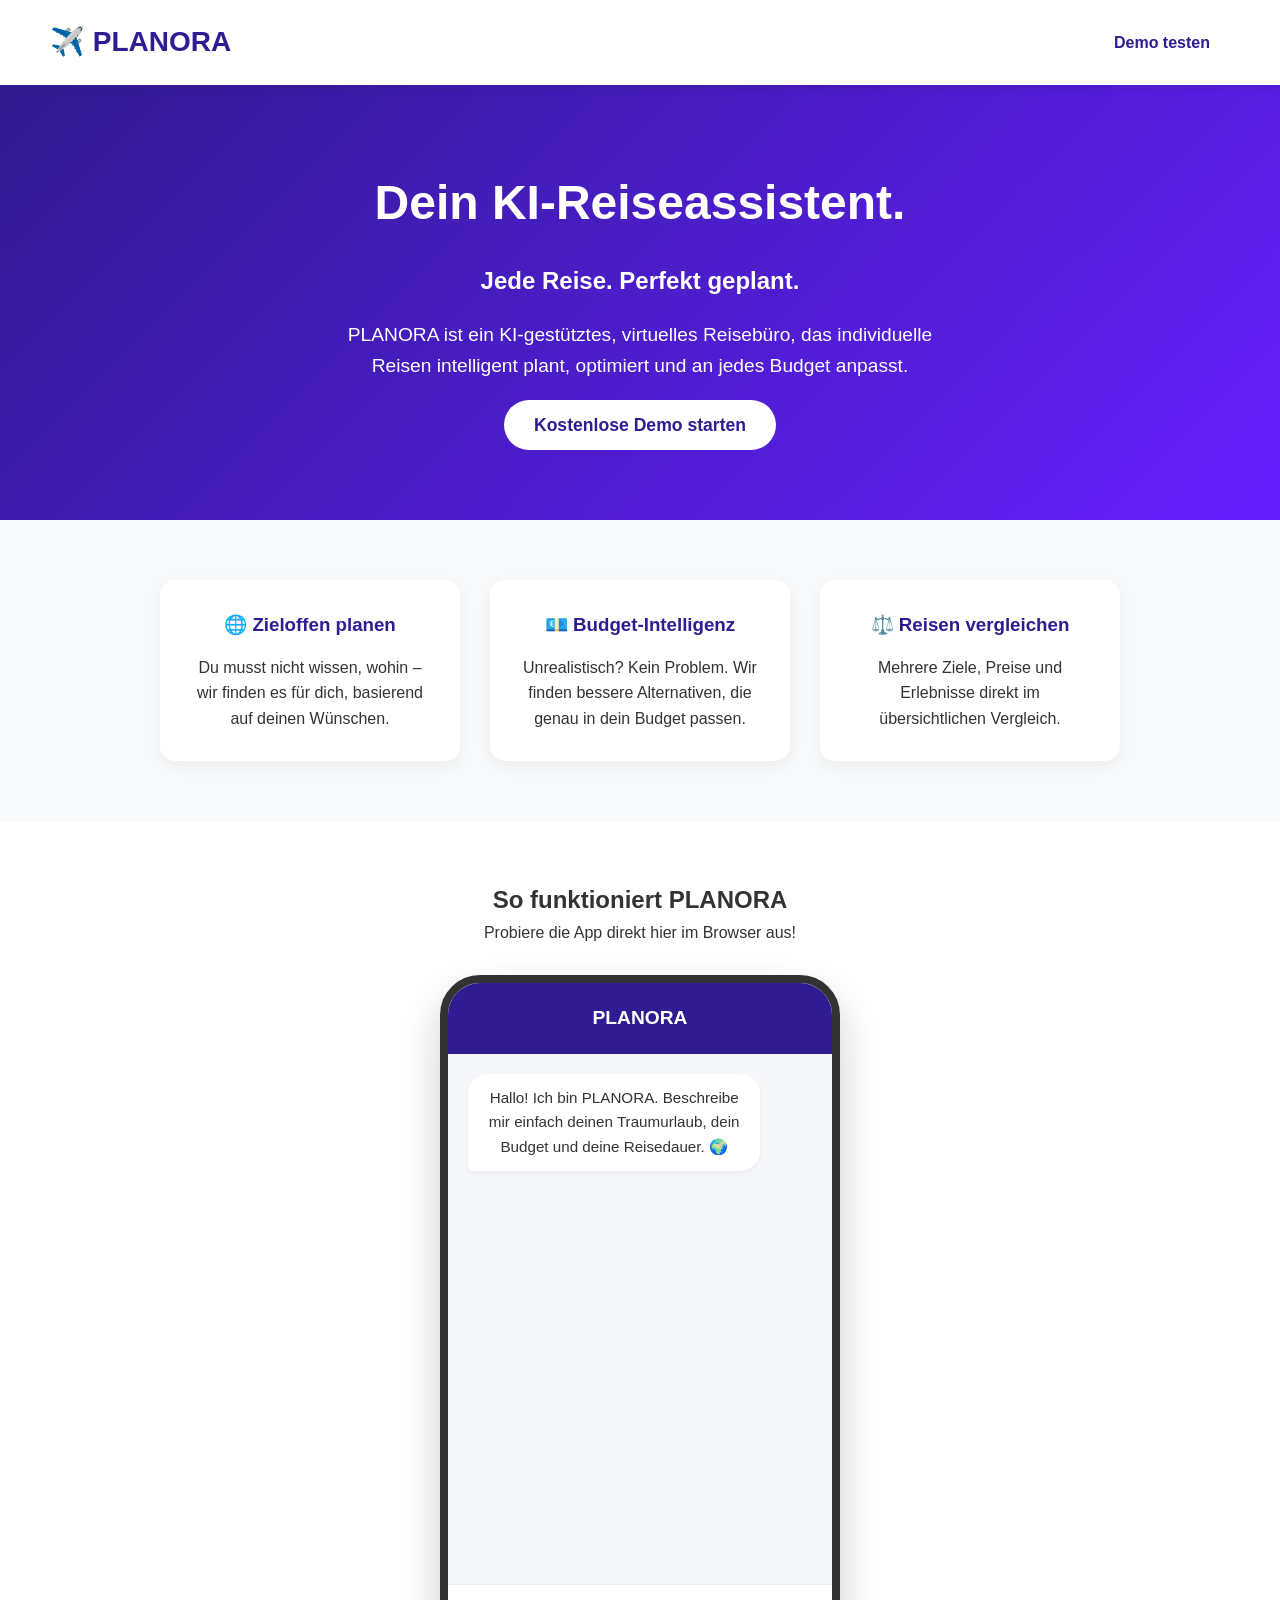
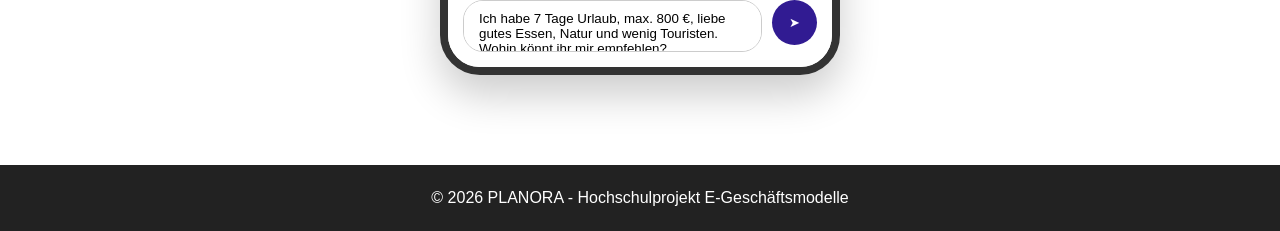
==== index.html @ 203e41f7 "init" ====
<!DOCTYPE html>
<html lang="de">
<head>
    <meta charset="UTF-8">
    <meta name="viewport" content="width=device-width, initial-scale=1.0">
    <title>PLANORA - Dein KI-Reiseassistent</title>
    <style>
        /* --- CSS STYLING --- */
        :root {
            --primary: #311B92; /* Dunkles Lila aus dem Logo */
            --secondary: #651FFF; /* Helles Lila */
            --bg-color: #f8f9fa;
            --text-color: #333;
            --light-gray: #e0e0e0;
        }

        * {
            box-sizing: border-box;
            margin: 0;
            padding: 0;
            font-family: 'Segoe UI', Tahoma, Geneva, Verdana, sans-serif;
        }

        body {
            background-color: var(--bg-color);
            color: var(--text-color);
            line-height: 1.6;
        }

        header {
            background-color: white;
            padding: 20px 50px;
            display: flex;
            justify-content: space-between;
            align-items: center;
            box-shadow: 0 2px 10px rgba(0,0,0,0.1);
            position: sticky;
            top: 0;
            z-index: 100;
        }

        .logo {
            font-size: 28px;
            font-weight: bold;
            color: var(--primary);
            display: flex;
            align-items: center;
            gap: 10px;
        }

        .hero {
            text-align: center;
            padding: 80px 20px;
            background: linear-gradient(135deg, var(--primary) 0%, var(--secondary) 100%);
            color: white;
        }

        .hero h1 {
            font-size: 3rem;
            margin-bottom: 20px;
        }

        .hero p {
            font-size: 1.2rem;
            max-width: 600px;
            margin: 0 auto 30px auto;
        }

        .btn {
            background-color: white;
            color: var(--primary);
            padding: 15px 30px;
            text-decoration: none;
            border-radius: 30px;
            font-weight: bold;
            font-size: 1.1rem;
            transition: 0.3s;
            cursor: pointer;
            border: none;
        }

        .btn:hover {
            background-color: #f1f1f1;
            transform: scale(1.05);
        }

        .features {
            display: flex;
            flex-wrap: wrap;
            justify-content: center;
            gap: 30px;
            padding: 60px 20px;
            max-width: 1200px;
            margin: 0 auto;
        }

        .feature-card {
            background: white;
            padding: 30px;
            border-radius: 15px;
            width: 300px;
            box-shadow: 0 5px 15px rgba(0,0,0,0.05);
            text-align: center;
        }

        .feature-card h3 {
            color: var(--primary);
            margin-bottom: 15px;
        }

        /* --- DEMO APP STYLING --- */
        .demo-section {
            padding: 60px 20px;
            background-color: white;
            text-align: center;
        }

        .app-container {
            max-width: 400px;
            margin: 30px auto;
            background: #fff;
            border: 8px solid #333;
            border-radius: 40px;
            height: 700px;
            display: flex;
            flex-direction: column;
            overflow: hidden;
            box-shadow: 0 20px 40px rgba(0,0,0,0.2);
            position: relative;
        }

        .app-header {
            background: var(--primary);
            color: white;
            padding: 20px;
            font-weight: bold;
            font-size: 1.2rem;
        }

        .chat-area {
            flex: 1;
            padding: 20px;
            overflow-y: auto;
            display: flex;
            flex-direction: column;
            gap: 15px;
            background: #f5f7fb;
        }

        .message {
            max-width: 85%;
            padding: 12px 16px;
            border-radius: 20px;
            font-size: 0.95rem;
            animation: fadeIn 0.3s ease-in-out;
        }

        .msg-user {
            background: var(--secondary);
            color: white;
            align-self: flex-end;
            border-bottom-right-radius: 5px;
        }

        .msg-bot {
            background: white;
            color: var(--text-color);
            align-self: flex-start;
            border-bottom-left-radius: 5px;
            box-shadow: 0 2px 5px rgba(0,0,0,0.05);
        }

        .trip-card {
            background: white;
            border-radius: 10px;
            overflow: hidden;
            margin-top: 10px;
            box-shadow: 0 2px 8px rgba(0,0,0,0.1);
            text-align: left;
        }

        .trip-img {
            height: 120px;
            background-color: #ddd;
            background-size: cover;
            background-position: center;
        }

        .trip-info {
            padding: 12px;
        }

        .trip-info h4 {
            margin-bottom: 5px;
            color: var(--primary);
        }

        .trip-info p {
            font-size: 0.8rem;
            color: #666;
            margin-bottom: 5px;
        }

        .tag {
            font-size: 0.7rem;
            background: #e3f2fd;
            color: #1565c0;
            padding: 3px 8px;
            border-radius: 10px;
            display: inline-block;
        }

        .input-area {
            padding: 15px;
            background: white;
            border-top: 1px solid #eee;
            display: flex;
            gap: 10px;
        }

        .input-area textarea {
            flex: 1;
            resize: none;
            border: 1px solid #ccc;
            border-radius: 20px;
            padding: 10px 15px;
            font-family: inherit;
            outline: none;
        }

        .send-btn {
            background: var(--primary);
            color: white;
            border: none;
            border-radius: 50%;
            width: 45px;
            height: 45px;
            cursor: pointer;
            display: flex;
            justify-content: center;
            align-items: center;
        }

        .typing-indicator {
            display: none;
            color: #888;
            font-style: italic;
            font-size: 0.9rem;
            align-self: flex-start;
        }

        @keyframes fadeIn {
            from { opacity: 0; transform: translateY(10px); }
            to { opacity: 1; transform: translateY(0); }
        }

        footer {
            text-align: center;
            padding: 20px;
            background: #222;
            color: white;
        }
    </style>
</head>
<body>

    <header>
        <div class="logo">✈️ PLANORA</div>
        <nav>
            <a href="#demo" class="btn" style="padding: 10px 20px; font-size: 1rem;">Demo testen</a>
        </nav>
    </header>

    <section class="hero">
        <h1>Dein KI-Reiseassistent.</h1>
        <h2>Jede Reise. Perfekt geplant.</h2>
        <p style="margin-top: 20px;">PLANORA ist ein KI-gestütztes, virtuelles Reisebüro, das individuelle Reisen intelligent plant, optimiert und an jedes Budget anpasst.</p>
        <a href="#demo" class="btn">Kostenlose Demo starten</a>
    </section>

    <section class="features">
        <div class="feature-card">
            <h3>🌐 Zieloffen planen</h3>
            <p>Du musst nicht wissen, wohin – wir finden es für dich, basierend auf deinen Wünschen.</p>
        </div>
        <div class="feature-card">
            <h3>💶 Budget-Intelligenz</h3>
            <p>Unrealistisch? Kein Problem. Wir finden bessere Alternativen, die genau in dein Budget passen.</p>
        </div>
        <div class="feature-card">
            <h3>⚖️ Reisen vergleichen</h3>
            <p>Mehrere Ziele, Preise und Erlebnisse direkt im übersichtlichen Vergleich.</p>
        </div>
    </section>

    <section id="demo" class="demo-section">
        <h2>So funktioniert PLANORA</h2>
        <p>Probiere die App direkt hier im Browser aus!</p>
        
        <div class="app-container">
            <div class="app-header">
                PLANORA
            </div>
            
            <div class="chat-area" id="chatArea">
                <div class="message msg-bot">
                    Hallo! Ich bin PLANORA. Beschreibe mir einfach deinen Traumurlaub, dein Budget und deine Reisedauer. 🌍
                </div>
                <div class="typing-indicator" id="typingIndicator">PLANORA tippt...</div>
            </div>

            <div class="input-area">
                <textarea id="userInput" rows="2" placeholder="Frag mich was... z.B. 7 Tage Urlaub, max 800€..."></textarea>
                <button class="send-btn" onclick="sendMessage()">➤</button>
            </div>
        </div>
    </section>

    <footer>
        <p>&copy; 2026 PLANORA - Hochschulprojekt E-Geschäftsmodelle</p>
    </footer>

    <script>
        // --- JAVASCRIPT LOGIK FÜR DIE DEMO APP ---
        
        // Füllt das Textfeld mit dem Beispiel aus dem Pitch-Deck vor
        document.getElementById('userInput').value = "Ich habe 7 Tage Urlaub, max. 800 €, liebe gutes Essen, Natur und wenig Touristen. Wohin könnt ihr mir empfehlen?";

        function sendMessage() {
            const inputField = document.getElementById('userInput');
            const chatArea = document.getElementById('chatArea');
            const typingIndicator = document.getElementById('typingIndicator');
            const userText = inputField.value.trim();

            if (userText === '') return;

            // 1. User-Nachricht zum Chat hinzufügen
            const userMsgDiv = document.createElement('div');
            userMsgDiv.className = 'message msg-user';
            userMsgDiv.innerText = userText;
            chatArea.insertBefore(userMsgDiv, typingIndicator);

            // Eingabefeld leeren und nach unten scrollen
            inputField.value = '';
            chatArea.scrollTop = chatArea.scrollHeight;

            // 2. Tipp-Indikator anzeigen (simuliert KI-Nachdenken)
            typingIndicator.style.display = 'block';
            chatArea.scrollTop = chatArea.scrollHeight;

            // 3. Nach 1.5 Sekunden die Bot-Antwort anzeigen
            setTimeout(() => {
                typingIndicator.style.display = 'none';

                const botMsgDiv = document.createElement('div');
                botMsgDiv.className = 'message msg-bot';
                
                // HTML für die Antwort und die Reisevorschläge (aus dem Pitch Deck)
                botMsgDiv.innerHTML = `
                    <p>Perfekt! Hier sind die besten Reisevorschläge für dich:</p>
                    
                    <div class="trip-card">
                        <div class="trip-img" style="background-image: url('https://images.unsplash.com/photo-1528127269322-539801943592?auto=format&fit=crop&w=400&q=80');"></div>
                        <div class="trip-info">
                            <h4>Vietnam</h4>
                            <p>7 Tage ab 690 €</p>
                            <span class="tag">🌳 Natur</span> <span class="tag">🍜 Essen</span> <span class="tag">🏛️ Kultur</span>
                        </div>
                    </div>

                    <div class="trip-card">
                        <div class="trip-img" style="background-image: url('https://images.unsplash.com/photo-1555881400-74d7acaacd8b?auto=format&fit=crop&w=400&q=80');"></div>
                        <div class="trip-info">
                            <h4>Portugal</h4>
                            <p>7 Tage ab 750 €</p>
                            <span class="tag">🏖️ Strand</span> <span class="tag">🏙️ Städte</span> <span class="tag">🍷 Genuss</span>
                        </div>
                    </div>

                    <div class="trip-card">
                        <div class="trip-img" style="background-image: url('https://images.unsplash.com/photo-1565018985116-46b5a34f41b2?auto=format&fit=crop&w=400&q=80');"></div>
                        <div class="trip-info">
                            <h4>Georgien</h4>
                            <p>7 Tage ab 620 €</p>
                            <span class="tag">⛰️ Natur</span> <span class="tag">🏛️ Kultur</span> <span class="tag">🎒 Abenteuer</span>
                        </div>
                    </div>
                `;

                chatArea.insertBefore(botMsgDiv, typingIndicator);
                chatArea.scrollTop = chatArea.scrollHeight;

            }, 1500); // 1.5 Sekunden Verzögerung
        }

        // Erlaubt das Absenden mit der Enter-Taste
        document.getElementById('userInput').addEventListener('keypress', function (e) {
            if (e.key === 'Enter' && !e.shiftKey) {
                e.preventDefault();
                sendMessage();
            }
        });
    </script>
</body>
</html>
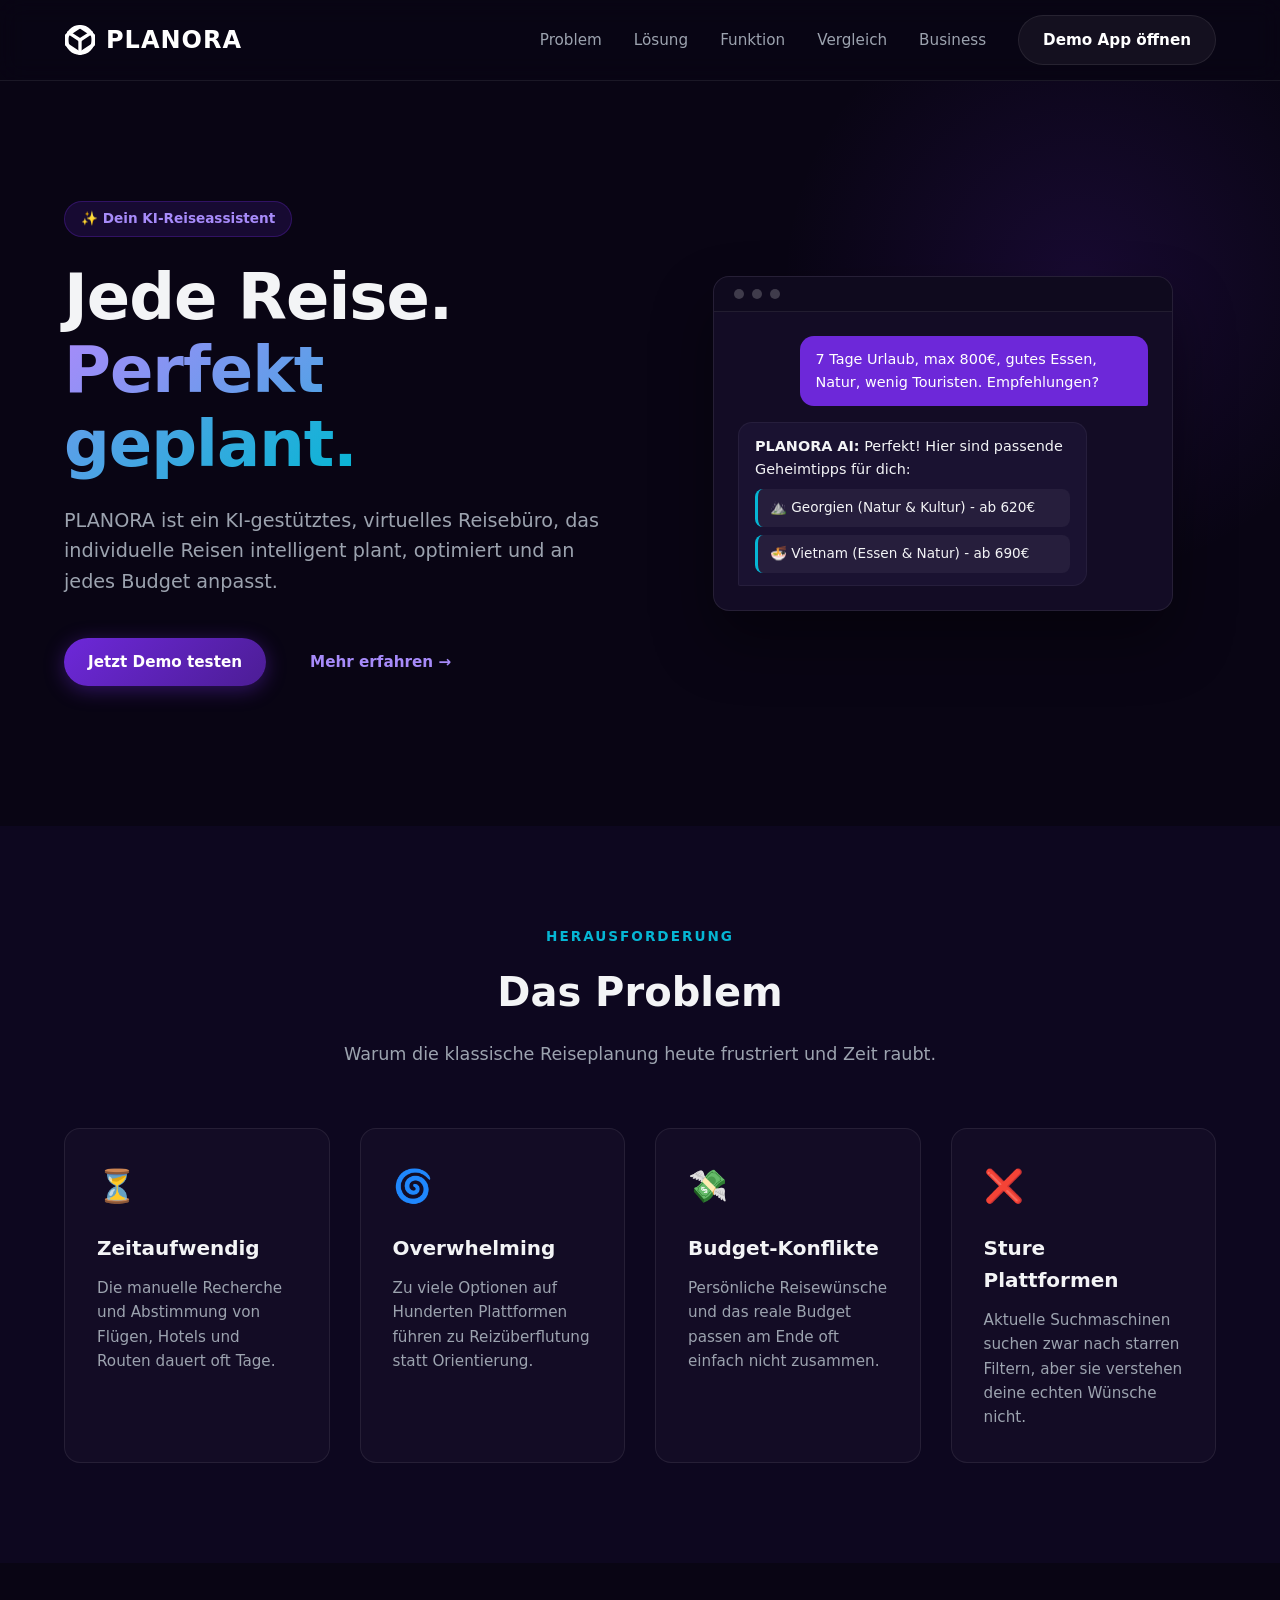
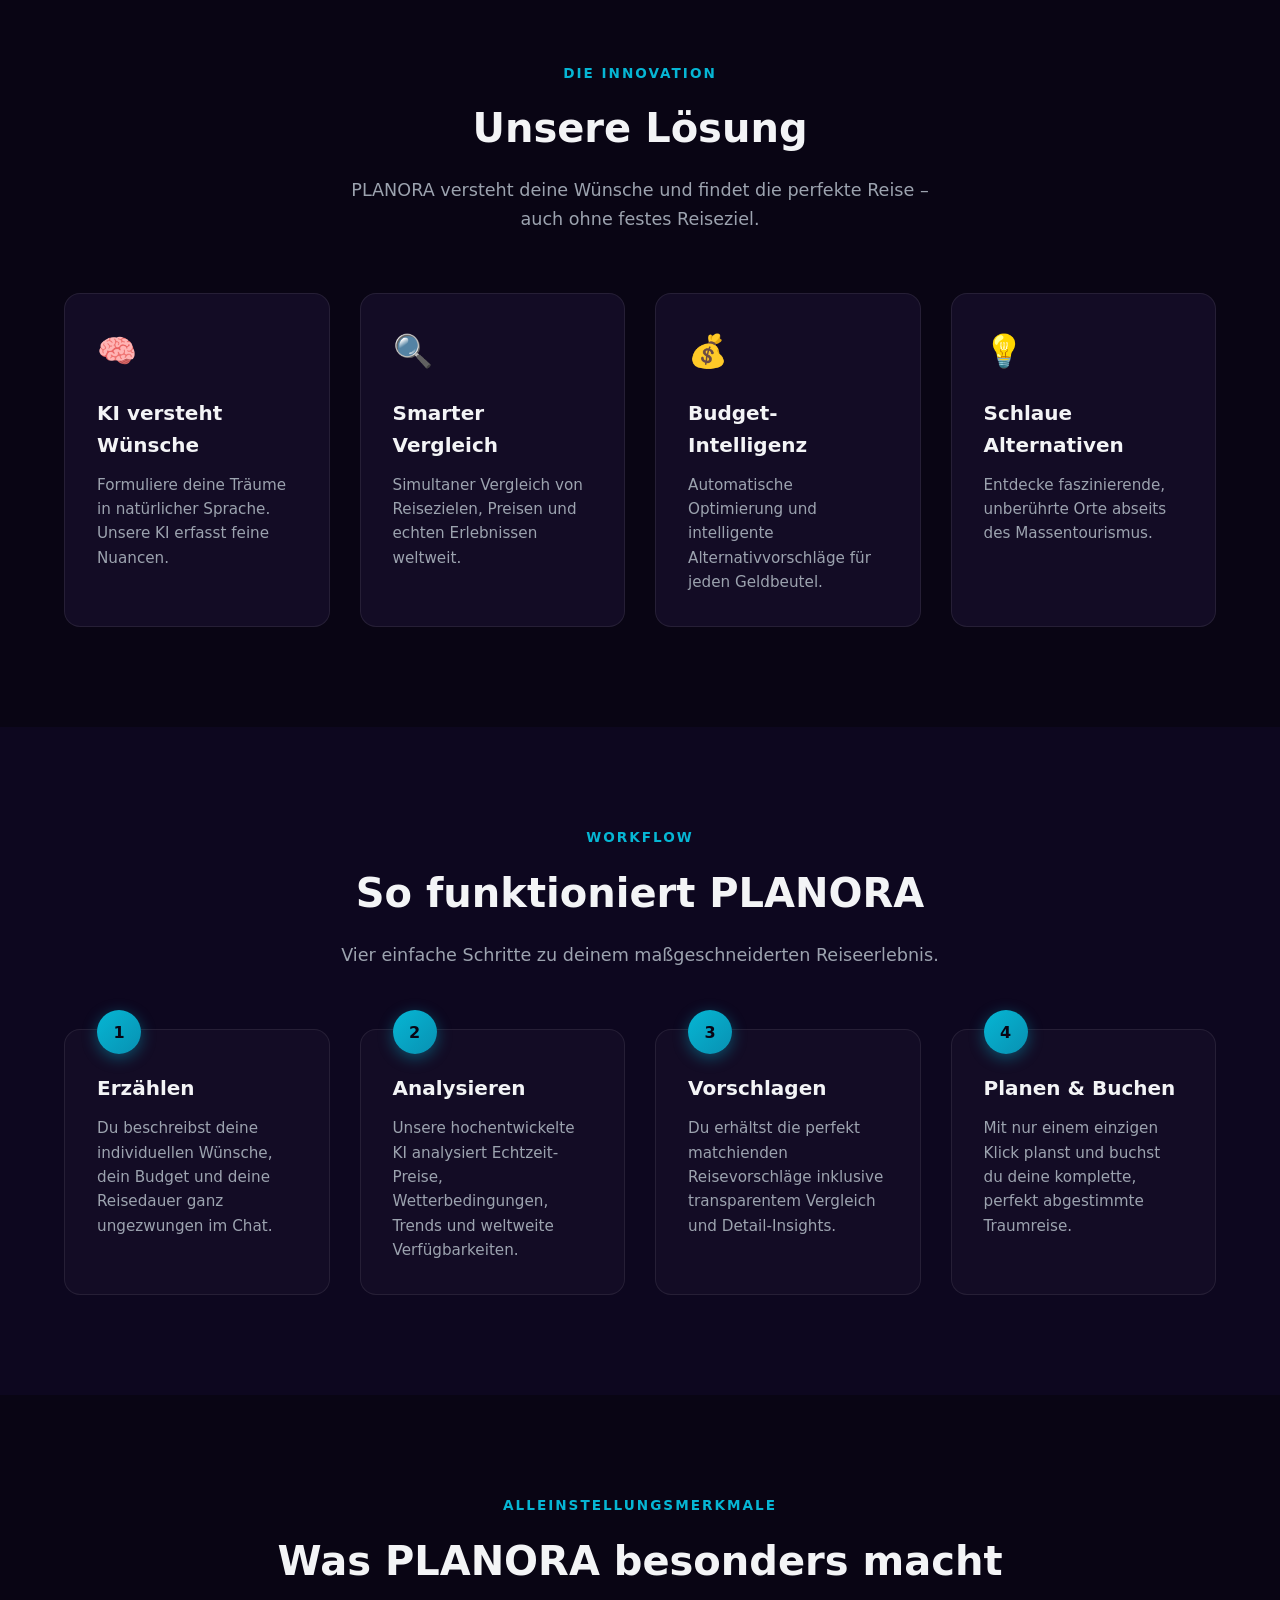
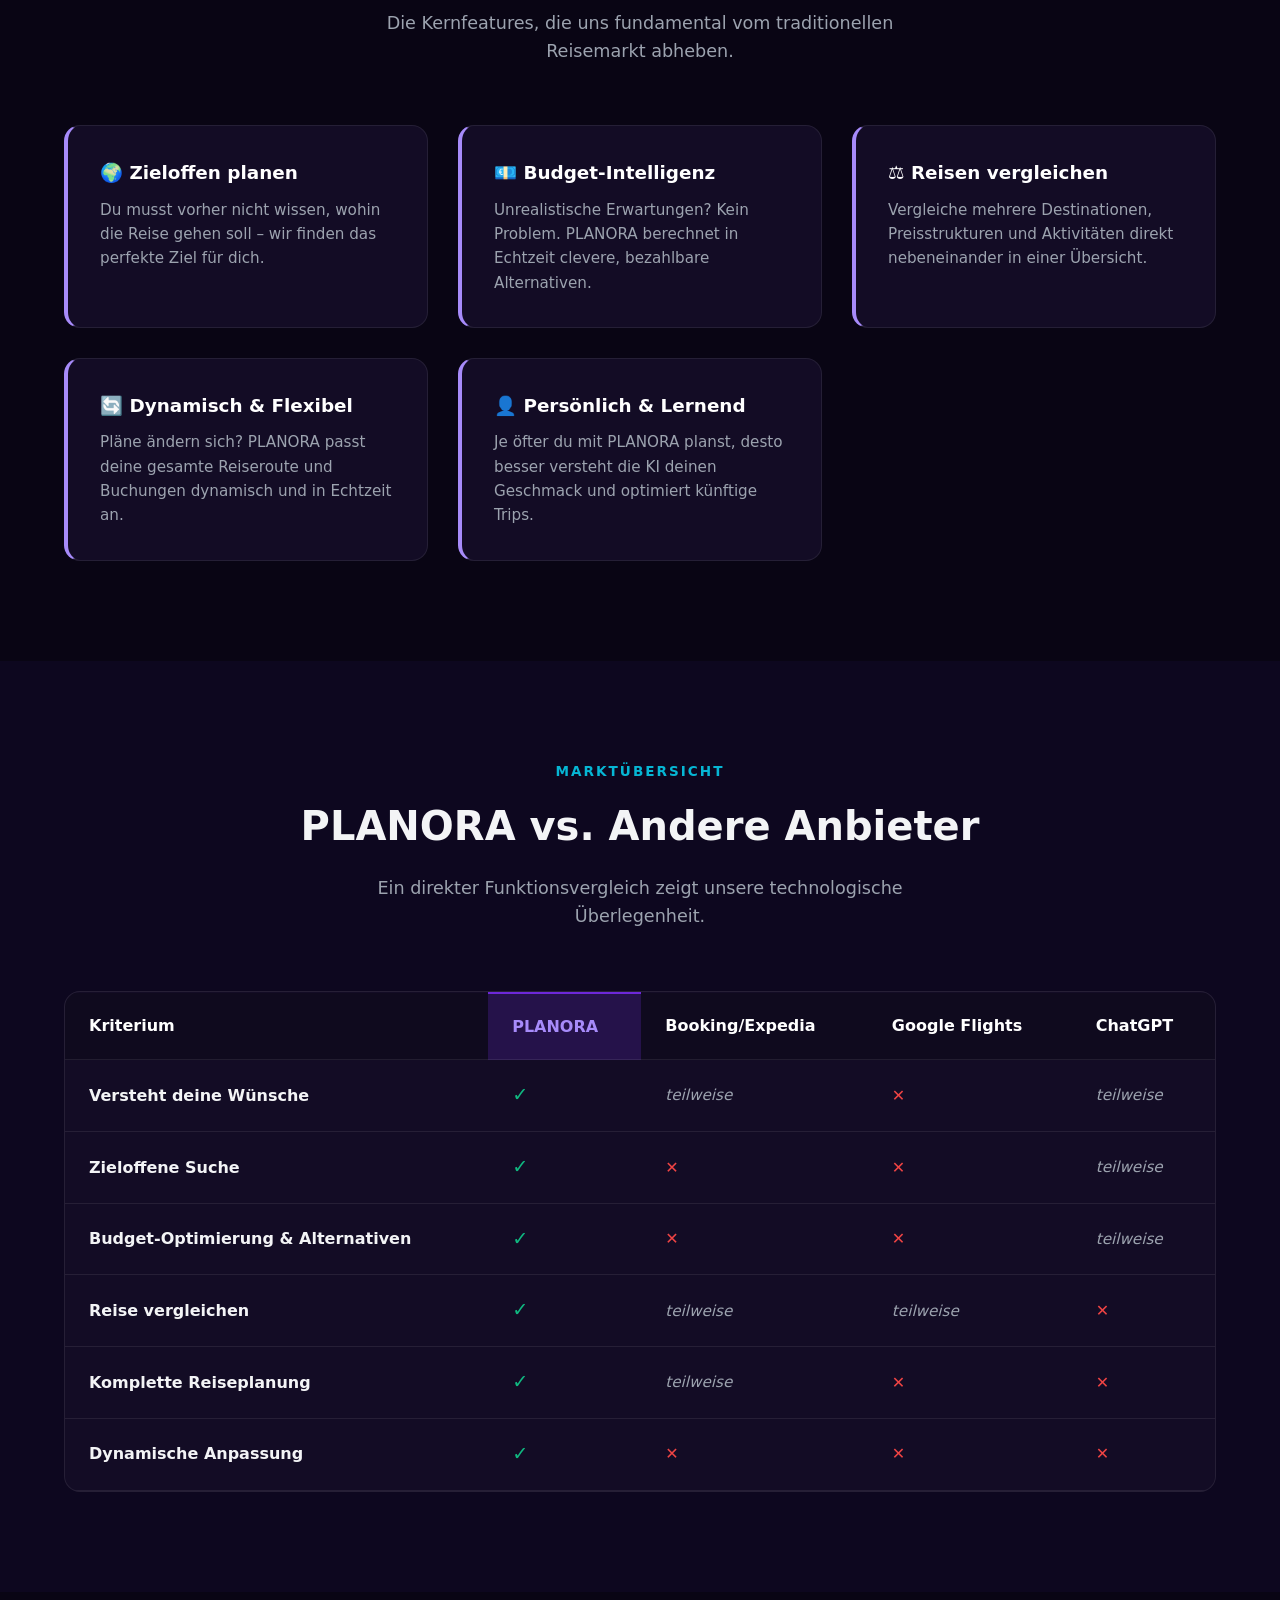
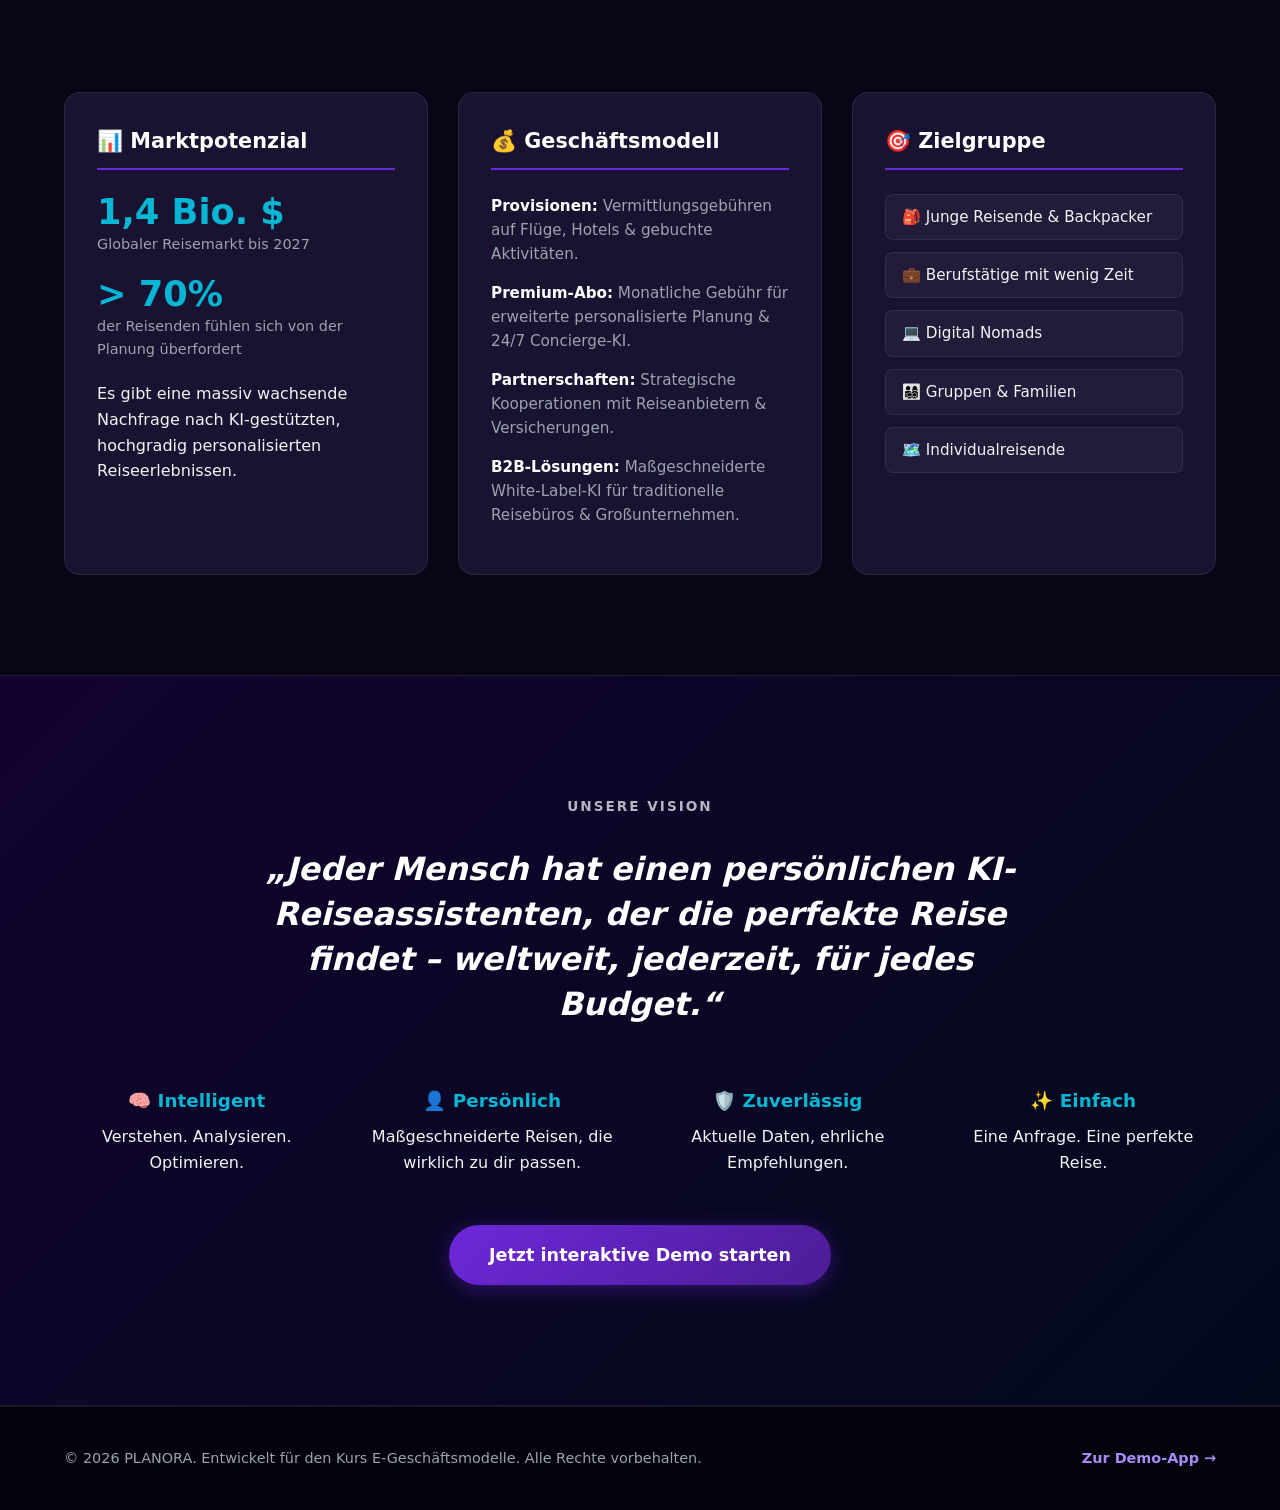
==== commit 608d679f: "new v" ====
--- a/index.html
+++ b/index.html
@@ -3,403 +3,344 @@
 <head>
     <meta charset="UTF-8">
     <meta name="viewport" content="width=device-width, initial-scale=1.0">
-    <title>PLANORA - Dein KI-Reiseassistent</title>
-    <style>
-        /* --- CSS STYLING --- */
-        :root {
-            --primary: #311B92; /* Dunkles Lila aus dem Logo */
-            --secondary: #651FFF; /* Helles Lila */
-            --bg-color: #f8f9fa;
-            --text-color: #333;
-            --light-gray: #e0e0e0;
-        }
-
-        * {
-            box-sizing: border-box;
-            margin: 0;
-            padding: 0;
-            font-family: 'Segoe UI', Tahoma, Geneva, Verdana, sans-serif;
-        }
-
-        body {
-            background-color: var(--bg-color);
-            color: var(--text-color);
-            line-height: 1.6;
-        }
-
-        header {
-            background-color: white;
-            padding: 20px 50px;
-            display: flex;
-            justify-content: space-between;
-            align-items: center;
-            box-shadow: 0 2px 10px rgba(0,0,0,0.1);
-            position: sticky;
-            top: 0;
-            z-index: 100;
-        }
-
-        .logo {
-            font-size: 28px;
-            font-weight: bold;
-            color: var(--primary);
-            display: flex;
-            align-items: center;
-            gap: 10px;
-        }
-
-        .hero {
-            text-align: center;
-            padding: 80px 20px;
-            background: linear-gradient(135deg, var(--primary) 0%, var(--secondary) 100%);
-            color: white;
-        }
-
-        .hero h1 {
-            font-size: 3rem;
-            margin-bottom: 20px;
-        }
-
-        .hero p {
-            font-size: 1.2rem;
-            max-width: 600px;
-            margin: 0 auto 30px auto;
-        }
-
-        .btn {
-            background-color: white;
-            color: var(--primary);
-            padding: 15px 30px;
-            text-decoration: none;
-            border-radius: 30px;
-            font-weight: bold;
-            font-size: 1.1rem;
-            transition: 0.3s;
-            cursor: pointer;
-            border: none;
-        }
-
-        .btn:hover {
-            background-color: #f1f1f1;
-            transform: scale(1.05);
-        }
-
-        .features {
-            display: flex;
-            flex-wrap: wrap;
-            justify-content: center;
-            gap: 30px;
-            padding: 60px 20px;
-            max-width: 1200px;
-            margin: 0 auto;
-        }
-
-        .feature-card {
-            background: white;
-            padding: 30px;
-            border-radius: 15px;
-            width: 300px;
-            box-shadow: 0 5px 15px rgba(0,0,0,0.05);
-            text-align: center;
-        }
-
-        .feature-card h3 {
-            color: var(--primary);
-            margin-bottom: 15px;
-        }
-
-        /* --- DEMO APP STYLING --- */
-        .demo-section {
-            padding: 60px 20px;
-            background-color: white;
-            text-align: center;
-        }
-
-        .app-container {
-            max-width: 400px;
-            margin: 30px auto;
-            background: #fff;
-            border: 8px solid #333;
-            border-radius: 40px;
-            height: 700px;
-            display: flex;
-            flex-direction: column;
-            overflow: hidden;
-            box-shadow: 0 20px 40px rgba(0,0,0,0.2);
-            position: relative;
-        }
-
-        .app-header {
-            background: var(--primary);
-            color: white;
-            padding: 20px;
-            font-weight: bold;
-            font-size: 1.2rem;
-        }
-
-        .chat-area {
-            flex: 1;
-            padding: 20px;
-            overflow-y: auto;
-            display: flex;
-            flex-direction: column;
-            gap: 15px;
-            background: #f5f7fb;
-        }
-
-        .message {
-            max-width: 85%;
-            padding: 12px 16px;
-            border-radius: 20px;
-            font-size: 0.95rem;
-            animation: fadeIn 0.3s ease-in-out;
-        }
-
-        .msg-user {
-            background: var(--secondary);
-            color: white;
-            align-self: flex-end;
-            border-bottom-right-radius: 5px;
-        }
-
-        .msg-bot {
-            background: white;
-            color: var(--text-color);
-            align-self: flex-start;
-            border-bottom-left-radius: 5px;
-            box-shadow: 0 2px 5px rgba(0,0,0,0.05);
-        }
-
-        .trip-card {
-            background: white;
-            border-radius: 10px;
-            overflow: hidden;
-            margin-top: 10px;
-            box-shadow: 0 2px 8px rgba(0,0,0,0.1);
-            text-align: left;
-        }
-
-        .trip-img {
-            height: 120px;
-            background-color: #ddd;
-            background-size: cover;
-            background-position: center;
-        }
-
-        .trip-info {
-            padding: 12px;
-        }
-
-        .trip-info h4 {
-            margin-bottom: 5px;
-            color: var(--primary);
-        }
-
-        .trip-info p {
-            font-size: 0.8rem;
-            color: #666;
-            margin-bottom: 5px;
-        }
-
-        .tag {
-            font-size: 0.7rem;
-            background: #e3f2fd;
-            color: #1565c0;
-            padding: 3px 8px;
-            border-radius: 10px;
-            display: inline-block;
-        }
-
-        .input-area {
-            padding: 15px;
-            background: white;
-            border-top: 1px solid #eee;
-            display: flex;
-            gap: 10px;
-        }
-
-        .input-area textarea {
-            flex: 1;
-            resize: none;
-            border: 1px solid #ccc;
-            border-radius: 20px;
-            padding: 10px 15px;
-            font-family: inherit;
-            outline: none;
-        }
-
-        .send-btn {
-            background: var(--primary);
-            color: white;
-            border: none;
-            border-radius: 50%;
-            width: 45px;
-            height: 45px;
-            cursor: pointer;
-            display: flex;
-            justify-content: center;
-            align-items: center;
-        }
-
-        .typing-indicator {
-            display: none;
-            color: #888;
-            font-style: italic;
-            font-size: 0.9rem;
-            align-self: flex-start;
-        }
-
-        @keyframes fadeIn {
-            from { opacity: 0; transform: translateY(10px); }
-            to { opacity: 1; transform: translateY(0); }
-        }
-
-        footer {
-            text-align: center;
-            padding: 20px;
-            background: #222;
-            color: white;
-        }
-    </style>
+    <title>PLANORA - Dein KI-Reiseassistent | Jede Reise. Perfekt geplant.</title>
+    <link rel="stylesheet" href="css/style.css">
 </head>
 <body>
 
+    <!-- Header / Navigation -->
     <header>
-        <div class="logo">✈️ PLANORA</div>
-        <nav>
-            <a href="#demo" class="btn" style="padding: 10px 20px; font-size: 1rem;">Demo testen</a>
-        </nav>
+        <div class="container nav-container">
+            <div class="logo">
+                <svg width="32" height="32" viewBox="0 0 24 24" fill="none" stroke="currentColor" stroke-width="2.5" stroke-linecap="round" stroke-linejoin="round"><circle cx="12" cy="12" r="10"></circle><polygon points="12 2 22 8.5 22 15.5 12 22 2 15.5 2 8.5 12 2"></polygon><path d="M12 22V12"></path><path d="M12 12l8.5-5.5"></path><path d="M12 12L3.5 6.5"></path></svg>
+                <span>PLANORA</span>
+            </div>
+            <nav>
+                <a href="#problem">Problem</a>
+                <a href="#loesung">Lösung</a>
+                <a href="#funktionen">Funktion</a>
+                <a href="#vergleich">Vergleich</a>
+                <a href="#business">Business</a>
+                <a href="demo.html" class="btn btn-secondary">Demo App öffnen</a>
+            </nav>
+        </div>
     </header>
 
+    <!-- Hero Section -->
     <section class="hero">
-        <h1>Dein KI-Reiseassistent.</h1>
-        <h2>Jede Reise. Perfekt geplant.</h2>
-        <p style="margin-top: 20px;">PLANORA ist ein KI-gestütztes, virtuelles Reisebüro, das individuelle Reisen intelligent plant, optimiert und an jedes Budget anpasst.</p>
-        <a href="#demo" class="btn">Kostenlose Demo starten</a>
-    </section>
-
-    <section class="features">
-        <div class="feature-card">
-            <h3>🌐 Zieloffen planen</h3>
-            <p>Du musst nicht wissen, wohin – wir finden es für dich, basierend auf deinen Wünschen.</p>
-        </div>
-        <div class="feature-card">
-            <h3>💶 Budget-Intelligenz</h3>
-            <p>Unrealistisch? Kein Problem. Wir finden bessere Alternativen, die genau in dein Budget passen.</p>
-        </div>
-        <div class="feature-card">
-            <h3>⚖️ Reisen vergleichen</h3>
-            <p>Mehrere Ziele, Preise und Erlebnisse direkt im übersichtlichen Vergleich.</p>
-        </div>
-    </section>
-
-    <section id="demo" class="demo-section">
-        <h2>So funktioniert PLANORA</h2>
-        <p>Probiere die App direkt hier im Browser aus!</p>
-        
-        <div class="app-container">
-            <div class="app-header">
-                PLANORA
-            </div>
-            
-            <div class="chat-area" id="chatArea">
-                <div class="message msg-bot">
-                    Hallo! Ich bin PLANORA. Beschreibe mir einfach deinen Traumurlaub, dein Budget und deine Reisedauer. 🌍
-                </div>
-                <div class="typing-indicator" id="typingIndicator">PLANORA tippt...</div>
-            </div>
-
-            <div class="input-area">
-                <textarea id="userInput" rows="2" placeholder="Frag mich was... z.B. 7 Tage Urlaub, max 800€..."></textarea>
-                <button class="send-btn" onclick="sendMessage()">➤</button>
-            </div>
-        </div>
-    </section>
-
+        <div class="hero-glow"></div>
+        <div class="container hero-container">
+            <div class="hero-content">
+                <div class="badge">✨ Dein KI-Reiseassistent</div>
+                <h1>Jede Reise.<br><span class="gradient-text">Perfekt geplant.</span></h1>
+                <p>PLANORA ist ein KI-gestütztes, virtuelles Reisebüro, das individuelle Reisen intelligent plant, optimiert und an jedes Budget anpasst.</p>
+                <div class="hero-actions">
+                    <a href="demo.html" class="btn btn-primary">Jetzt Demo testen</a>
+                    <a href="#funktionen" class="btn btn-link">Mehr erfahren &rarr;</a>
+                </div>
+            </div>
+            <div class="hero-visual">
+                <div class="mockup-container">
+                    <div class="mockup-header">
+                        <span class="dot"></span><span class="dot"></span><span class="dot"></span>
+                    </div>
+                    <div class="mockup-body">
+                        <div class="chat-bubble user">7 Tage Urlaub, max 800€, gutes Essen, Natur, wenig Touristen. Empfehlungen?</div>
+                        <div class="chat-bubble bot">
+                            <strong>PLANORA AI:</strong> Perfekt! Hier sind passende Geheimtipps für dich:
+                            <div class="mini-card">⛰️ Georgien (Natur & Kultur) - ab 620€</div>
+                            <div class="mini-card">🍜 Vietnam (Essen & Natur) - ab 690€</div>
+                        </div>
+                    </div>
+                </div>
+            </div>
+        </div>
+    </section>
+
+    <!-- Das Problem Section -->
+    <section id="problem" class="section section-alt">
+        <div class="container">
+            <div class="section-header">
+                <span class="section-tag">Herausforderung</span>
+                <h2>Das Problem</h2>
+                <p>Warum die klassische Reiseplanung heute frustriert und Zeit raubt.</p>
+            </div>
+            <div class="grid grid-4">
+                <div class="card card-problem">
+                    <div class="card-icon">⏳</div>
+                    <h3>Zeitaufwendig</h3>
+                    <p>Die manuelle Recherche und Abstimmung von Flügen, Hotels und Routen dauert oft Tage.</p>
+                </div>
+                <div class="card card-problem">
+                    <div class="card-icon">🌀</div>
+                    <h3>Overwhelming</h3>
+                    <p>Zu viele Optionen auf Hunderten Plattformen führen zu Reizüberflutung statt Orientierung.</p>
+                </div>
+                <div class="card card-problem">
+                    <div class="card-icon">💸</div>
+                    <h3>Budget-Konflikte</h3>
+                    <p>Persönliche Reisewünsche und das reale Budget passen am Ende oft einfach nicht zusammen.</p>
+                </div>
+                <div class="card card-problem">
+                    <div class="card-icon">❌</div>
+                    <h3>Sture Plattformen</h3>
+                    <p>Aktuelle Suchmaschinen suchen zwar nach starren Filtern, aber sie verstehen deine echten Wünsche nicht.</p>
+                </div>
+            </div>
+        </div>
+    </section>
+
+    <!-- Unsere Lösung Section -->
+    <section id="loesung" class="section">
+        <div class="container">
+            <div class="section-header">
+                <span class="section-tag">Die Innovation</span>
+                <h2>Unsere Lösung</h2>
+                <p>PLANORA versteht deine Wünsche und findet die perfekte Reise – auch ohne festes Reiseziel.</p>
+            </div>
+            <div class="grid grid-4">
+                <div class="card card-solution">
+                    <div class="card-icon">🧠</div>
+                    <h3>KI versteht Wünsche</h3>
+                    <p>Formuliere deine Träume in natürlicher Sprache. Unsere KI erfasst feine Nuancen.</p>
+                </div>
+                <div class="card card-solution">
+                    <div class="card-icon">🔍</div>
+                    <h3>Smarter Vergleich</h3>
+                    <p>Simultaner Vergleich von Reisezielen, Preisen und echten Erlebnissen weltweit.</p>
+                </div>
+                <div class="card card-solution">
+                    <div class="card-icon">💰</div>
+                    <h3>Budget-Intelligenz</h3>
+                    <p>Automatische Optimierung und intelligente Alternativvorschläge für jeden Geldbeutel.</p>
+                </div>
+                <div class="card card-solution">
+                    <div class="card-icon">💡</div>
+                    <h3>Schlaue Alternativen</h3>
+                    <p>Entdecke faszinierende, unberührte Orte abseits des Massentourismus.</p>
+                </div>
+            </div>
+        </div>
+    </section>
+
+    <!-- So funktioniert Planora Section -->
+    <section id="funktionen" class="section section-alt">
+        <div class="container">
+            <div class="section-header">
+                <span class="section-tag">Workflow</span>
+                <h2>So funktioniert PLANORA</h2>
+                <p>Vier einfache Schritte zu deinem maßgeschneiderten Reiseerlebnis.</p>
+            </div>
+            <div class="steps-container">
+                <div class="step-item">
+                    <div class="step-number">1</div>
+                    <h3>Erzählen</h3>
+                    <p>Du beschreibst deine individuellen Wünsche, dein Budget und deine Reisedauer ganz ungezwungen im Chat.</p>
+                </div>
+                <div class="step-item">
+                    <div class="step-number">2</div>
+                    <h3>Analysieren</h3>
+                    <p>Unsere hochentwickelte KI analysiert Echtzeit-Preise, Wetterbedingungen, Trends und weltweite Verfügbarkeiten.</p>
+                </div>
+                <div class="step-item">
+                    <div class="step-number">3</div>
+                    <h3>Vorschlagen</h3>
+                    <p>Du erhältst die perfekt matchienden Reisevorschläge inklusive transparentem Vergleich und Detail-Insights.</p>
+                </div>
+                <div class="step-item">
+                    <div class="step-number">4</div>
+                    <h3>Planen & Buchen</h3>
+                    <p>Mit nur einem einzigen Klick planst und buchst du deine komplette, perfekt abgestimmte Traumreise.</p>
+                </div>
+            </div>
+        </div>
+    </section>
+
+    <!-- Was PLANORA besonders macht -->
+    <section class="section">
+        <div class="container">
+            <div class="section-header">
+                <span class="section-tag">Alleinstellungsmerkmale</span>
+                <h2>Was PLANORA besonders macht</h2>
+                <p>Die Kernfeatures, die uns fundamental vom traditionellen Reisemarkt abheben.</p>
+            </div>
+            <div class="grid grid-3">
+                <div class="card feature-box">
+                    <div class="feature-title">🌍 Zieloffen planen</div>
+                    <p>Du musst vorher nicht wissen, wohin die Reise gehen soll – wir finden das perfekte Ziel für dich.</p>
+                </div>
+                <div class="card feature-box">
+                    <div class="feature-title">💶 Budget-Intelligenz</div>
+                    <p>Unrealistische Erwartungen? Kein Problem. PLANORA berechnet in Echtzeit clevere, bezahlbare Alternativen.</p>
+                </div>
+                <div class="card feature-box">
+                    <div class="feature-title">⚖️ Reisen vergleichen</div>
+                    <p>Vergleiche mehrere Destinationen, Preisstrukturen und Aktivitäten direkt nebeneinander in einer Übersicht.</p>
+                </div>
+                <div class="card feature-box">
+                    <div class="feature-title">🔄 Dynamisch & Flexibel</div>
+                    <p>Pläne ändern sich? PLANORA passt deine gesamte Reiseroute und Buchungen dynamisch und in Echtzeit an.</p>
+                </div>
+                <div class="card feature-box">
+                    <div class="feature-title">👤 Persönlich & Lernend</div>
+                    <p>Je öfter du mit PLANORA planst, desto besser versteht die KI deinen Geschmack und optimiert künftige Trips.</p>
+                </div>
+            </div>
+        </div>
+    </section>
+
+    <!-- Vergleichstabelle -->
+    <section id="vergleich" class="section section-alt">
+        <div class="container">
+            <div class="section-header">
+                <span class="section-tag">Marktübersicht</span>
+                <h2>PLANORA vs. Andere Anbieter</h2>
+                <p>Ein direkter Funktionsvergleich zeigt unsere technologische Überlegenheit.</p>
+            </div>
+            <div class="table-container">
+                <table class="comparison-table">
+                    <thead>
+                        <tr>
+                            <th>Kriterium</th>
+                            <th class="highlight-col">PLANORA</th>
+                            <th>Booking/Expedia</th>
+                            <th>Google Flights</th>
+                            <th>ChatGPT</th>
+                        </tr>
+                    </thead>
+                    <tbody>
+                        <tr>
+                            <td class="feature-name">Versteht deine Wünsche</td>
+                            <td class="check-yes">✓</td>
+                            <td class="check-partial">teilweise</td>
+                            <td class="check-no">✕</td>
+                            <td class="check-partial">teilweise</td>
+                        </tr>
+                        <tr>
+                            <td class="feature-name">Zieloffene Suche</td>
+                            <td class="check-yes">✓</td>
+                            <td class="check-no">✕</td>
+                            <td class="check-no">✕</td>
+                            <td class="check-partial">teilweise</td>
+                        </tr>
+                        <tr>
+                            <td class="feature-name">Budget-Optimierung & Alternativen</td>
+                            <td class="check-yes">✓</td>
+                            <td class="check-no">✕</td>
+                            <td class="check-no">✕</td>
+                            <td class="check-partial">teilweise</td>
+                        </tr>
+                        <tr>
+                            <td class="feature-name">Reise vergleichen</td>
+                            <td class="check-yes">✓</td>
+                            <td class="check-partial">teilweise</td>
+                            <td class="check-partial">teilweise</td>
+                            <td class="check-no">✕</td>
+                        </tr>
+                        <tr>
+                            <td class="feature-name">Komplette Reiseplanung</td>
+                            <td class="check-yes">✓</td>
+                            <td class="check-partial">teilweise</td>
+                            <td class="check-no">✕</td>
+                            <td class="check-no">✕</td>
+                        </tr>
+                        <tr>
+                            <td class="feature-name">Dynamische Anpassung</td>
+                            <td class="check-yes">✓</td>
+                            <td class="check-no">✕</td>
+                            <td class="check-no">✕</td>
+                            <td class="check-no">✕</td>
+                        </tr>
+                    </tbody>
+                </table>
+            </div>
+        </div>
+    </section>
+
+    <!-- Markt, Geschäftsmodell & Zielgruppe -->
+    <section id="business" class="section">
+        <div class="container">
+            <div class="grid grid-3">
+                <!-- Marktpotenzial -->
+                <div class="business-column">
+                    <div class="column-header">📊 Marktpotenzial</div>
+                    <div class="stat-block">
+                        <div class="stat-number">1,4 Bio. $</div>
+                        <div class="stat-label">Globaler Reisemarkt bis 2027</div>
+                    </div>
+                    <div class="stat-block">
+                        <div class="stat-number">> 70%</div>
+                        <div class="stat-label">der Reisenden fühlen sich von der Planung überfordert</div>
+                    </div>
+                    <p class="business-text">Es gibt eine massiv wachsende Nachfrage nach KI-gestützten, hochgradig personalisierten Reiseerlebnissen.</p>
+                </div>
+
+                <!-- Geschäftsmodell -->
+                <div class="business-column">
+                    <div class="column-header">💰 Geschäftsmodell</div>
+                    <ul class="business-list">
+                        <li><strong>Provisionen:</strong> Vermittlungsgebühren auf Flüge, Hotels & gebuchte Aktivitäten.</li>
+                        <li><strong>Premium-Abo:</strong> Monatliche Gebühr für erweiterte personalisierte Planung & 24/7 Concierge-KI.</li>
+                        <li><strong>Partnerschaften:</strong> Strategische Kooperationen mit Reiseanbietern & Versicherungen.</li>
+                        <li><strong>B2B-Lösungen:</strong> Maßgeschneiderte White-Label-KI für traditionelle Reisebüros & Großunternehmen.</li>
+                    </ul>
+                </div>
+
+                <!-- Zielgruppe -->
+                <div class="business-column">
+                    <div class="column-header">🎯 Zielgruppe</div>
+                    <div class="tag-container">
+                        <span class="target-tag">🎒 Junge Reisende & Backpacker</span>
+                        <span class="target-tag">💼 Berufstätige mit wenig Zeit</span>
+                        <span class="target-tag">💻 Digital Nomads</span>
+                        <span class="target-tag">👨‍👩‍👧‍👦 Gruppen & Familien</span>
+                        <span class="target-tag">🗺️ Individualreisende</span>
+                    </div>
+                </div>
+            </div>
+        </div>
+    </section>
+
+    <!-- Vision Section -->
+    <section class="vision-section">
+        <div class="container text-center">
+            <span class="section-tag" style="color: rgba(255,255,255,0.7)">Unsere Vision</span>
+            <blockquote class="vision-quote">
+                „Jeder Mensch hat einen persönlichen KI-Reiseassistenten, der die perfekte Reise findet – weltweit, jederzeit, für jedes Budget.“
+            </blockquote>
+            <div class="grid grid-4 vision-pillars">
+                <div>
+                    <h4>🧠 Intelligent</h4>
+                    <p>Verstehen. Analysieren. Optimieren.</p>
+                </div>
+                <div>
+                    <h4>👤 Persönlich</h4>
+                    <p>Maßgeschneiderte Reisen, die wirklich zu dir passen.</p>
+                </div>
+                <div>
+                    <h4>🛡️ Zuverlässig</h4>
+                    <p>Aktuelle Daten, ehrliche Empfehlungen.</p>
+                </div>
+                <div>
+                    <h4>✨ Einfach</h4>
+                    <p>Eine Anfrage. Eine perfekte Reise.</p>
+                </div>
+            </div>
+            <div style="margin-top: 50px;">
+                <a href="demo.html" class="btn btn-primary btn-large">Jetzt interaktive Demo starten</a>
+            </div>
+        </div>
+    </section>
+
+    <!-- Footer -->
     <footer>
-        <p>&copy; 2026 PLANORA - Hochschulprojekt E-Geschäftsmodelle</p>
+        <div class="container footer-container">
+            <p>&copy; 2026 PLANORA. Entwickelt für den Kurs E-Geschäftsmodelle. Alle Rechte vorbehalten.</p>
+            <div>
+                <a href="demo.html" style="color: var(--primary-light); text-decoration: none; font-weight: 600;">Zur Demo-App &rarr;</a>
+            </div>
+        </div>
     </footer>
 
-    <script>
-        // --- JAVASCRIPT LOGIK FÜR DIE DEMO APP ---
-        
-        // Füllt das Textfeld mit dem Beispiel aus dem Pitch-Deck vor
-        document.getElementById('userInput').value = "Ich habe 7 Tage Urlaub, max. 800 €, liebe gutes Essen, Natur und wenig Touristen. Wohin könnt ihr mir empfehlen?";
-
-        function sendMessage() {
-            const inputField = document.getElementById('userInput');
-            const chatArea = document.getElementById('chatArea');
-            const typingIndicator = document.getElementById('typingIndicator');
-            const userText = inputField.value.trim();
-
-            if (userText === '') return;
-
-            // 1. User-Nachricht zum Chat hinzufügen
-            const userMsgDiv = document.createElement('div');
-            userMsgDiv.className = 'message msg-user';
-            userMsgDiv.innerText = userText;
-            chatArea.insertBefore(userMsgDiv, typingIndicator);
-
-            // Eingabefeld leeren und nach unten scrollen
-            inputField.value = '';
-            chatArea.scrollTop = chatArea.scrollHeight;
-
-            // 2. Tipp-Indikator anzeigen (simuliert KI-Nachdenken)
-            typingIndicator.style.display = 'block';
-            chatArea.scrollTop = chatArea.scrollHeight;
-
-            // 3. Nach 1.5 Sekunden die Bot-Antwort anzeigen
-            setTimeout(() => {
-                typingIndicator.style.display = 'none';
-
-                const botMsgDiv = document.createElement('div');
-                botMsgDiv.className = 'message msg-bot';
-                
-                // HTML für die Antwort und die Reisevorschläge (aus dem Pitch Deck)
-                botMsgDiv.innerHTML = `
-                    <p>Perfekt! Hier sind die besten Reisevorschläge für dich:</p>
-                    
-                    <div class="trip-card">
-                        <div class="trip-img" style="background-image: url('https://images.unsplash.com/photo-1528127269322-539801943592?auto=format&fit=crop&w=400&q=80');"></div>
-                        <div class="trip-info">
-                            <h4>Vietnam</h4>
-                            <p>7 Tage ab 690 €</p>
-                            <span class="tag">🌳 Natur</span> <span class="tag">🍜 Essen</span> <span class="tag">🏛️ Kultur</span>
-                        </div>
-                    </div>
-
-                    <div class="trip-card">
-                        <div class="trip-img" style="background-image: url('https://images.unsplash.com/photo-1555881400-74d7acaacd8b?auto=format&fit=crop&w=400&q=80');"></div>
-                        <div class="trip-info">
-                            <h4>Portugal</h4>
-                            <p>7 Tage ab 750 €</p>
-                            <span class="tag">🏖️ Strand</span> <span class="tag">🏙️ Städte</span> <span class="tag">🍷 Genuss</span>
-                        </div>
-                    </div>
-
-                    <div class="trip-card">
-                        <div class="trip-img" style="background-image: url('https://images.unsplash.com/photo-1565018985116-46b5a34f41b2?auto=format&fit=crop&w=400&q=80');"></div>
-                        <div class="trip-info">
-                            <h4>Georgien</h4>
-                            <p>7 Tage ab 620 €</p>
-                            <span class="tag">⛰️ Natur</span> <span class="tag">🏛️ Kultur</span> <span class="tag">🎒 Abenteuer</span>
-                        </div>
-                    </div>
-                `;
-
-                chatArea.insertBefore(botMsgDiv, typingIndicator);
-                chatArea.scrollTop = chatArea.scrollHeight;
-
-            }, 1500); // 1.5 Sekunden Verzögerung
-        }
-
-        // Erlaubt das Absenden mit der Enter-Taste
-        document.getElementById('userInput').addEventListener('keypress', function (e) {
-            if (e.key === 'Enter' && !e.shiftKey) {
-                e.preventDefault();
-                sendMessage();
-            }
-        });
-    </script>
 </body>
-</html>+</html>
--- a/css/style.css
+++ b/css/style.css
@@ -0,0 +1,551 @@
+/* Premium AI Modern Dark/Purple Aesthetics Theme */
+:root {
+    --bg-dark: #090514;
+    --bg-card: #130c25;
+    --bg-card-alt: #1a1231;
+    --bg-light: #f9f8fc;
+    --primary: #6d28d9;
+    --primary-light: #a78bfa;
+    --accent: #06b6d4;
+    --text-main: #f3f4f6;
+    --text-muted: #9ca3af;
+    --border-color: rgba(255, 255, 255, 0.08);
+}
+
+* {
+    box-sizing: border-box;
+    margin: 0;
+    padding: 0;
+    font-family: 'Inter', system-ui, -apple-system, sans-serif;
+    scroll-behavior: smooth;
+}
+
+body {
+    background-color: var(--bg-dark);
+    color: var(--text-main);
+    line-height: 1.6;
+    overflow-x: hidden;
+}
+
+.container {
+    width: 100%;
+    max-width: 1200px;
+    margin: 0 auto;
+    padding: 0 24px;
+}
+
+.text-center { text-align: center; }
+
+/* Navigation */
+header {
+    background: rgba(9, 5, 20, 0.8);
+    backdrop-filter: blur(12px);
+    border-bottom: 1px solid var(--border-color);
+    position: sticky;
+    top: 0;
+    z-index: 1000;
+}
+
+.nav-container {
+    display: flex;
+    justify-content: space-between;
+    align-items: center;
+    height: 80px;
+}
+
+.logo {
+    display: flex;
+    align-items: center;
+    gap: 10px;
+    font-size: 1.5rem;
+    font-weight: 800;
+    letter-spacing: 1px;
+    color: #fff;
+}
+.logo stroke { color: var(--primary-light); }
+
+nav {
+    display: flex;
+    align-items: center;
+    gap: 32px;
+}
+
+nav a {
+    color: var(--text-muted);
+    text-decoration: none;
+    font-size: 0.95rem;
+    font-weight: 500;
+    transition: color 0.3s;
+}
+
+nav a:hover {
+    color: #fff;
+}
+
+/* Buttons */
+.btn {
+    display: inline-flex;
+    align-items: center;
+    justify-content: center;
+    padding: 12px 24px;
+    border-radius: 30px;
+    font-size: 0.95rem;
+    font-weight: 600;
+    text-decoration: none;
+    transition: all 0.3s;
+    cursor: pointer;
+    border: none;
+}
+
+.btn-primary {
+    background: linear-gradient(135deg, var(--primary) 0%, #4c1d95 100%);
+    color: #fff;
+    box-shadow: 0 4px 20px rgba(109, 40, 217, 0.4);
+}
+
+.btn-primary:hover {
+    transform: translateY(-2px);
+    box-shadow: 0 6px 24px rgba(109, 40, 217, 0.6);
+}
+
+.btn-secondary {
+    background: rgba(255, 255, 255, 0.05);
+    color: #fff;
+    border: 1px solid var(--border-color);
+}
+
+.btn-secondary:hover {
+    background: rgba(255, 255, 255, 0.1);
+}
+
+.btn-link {
+    color: var(--primary-light);
+}
+.btn-link:hover { color: #fff; }
+
+.btn-large {
+    padding: 16px 40px;
+    font-size: 1.1rem;
+}
+
+/* Hero Section */
+.hero {
+    position: relative;
+    padding: 120px 0 140px 0;
+    overflow: hidden;
+}
+
+.hero-glow {
+    position: absolute;
+    width: 600px;
+    height: 600px;
+    background: radial-gradient(circle, rgba(109,40,217,0.15) 0%, rgba(0,0,0,0) 70%);
+    top: -100px;
+    right: -100px;
+    z-index: 0;
+}
+
+.hero-container {
+    display: flex;
+    align-items: center;
+    gap: 60px;
+    position: relative;
+    z-index: 1;
+}
+
+.hero-content {
+    flex: 1;
+}
+
+.badge {
+    display: inline-block;
+    padding: 6px 16px;
+    background: rgba(109, 40, 217, 0.15);
+    border: 1px solid rgba(109, 40, 217, 0.3);
+    color: var(--primary-light);
+    border-radius: 20px;
+    font-size: 0.85rem;
+    font-weight: 600;
+    margin-bottom: 24px;
+}
+
+.hero h1 {
+    font-size: 4rem;
+    line-height: 1.15;
+    font-weight: 900;
+    letter-spacing: -1px;
+    margin-bottom: 24px;
+}
+
+.gradient-text {
+    background: linear-gradient(135deg, #a78bfa 0%, #06b6d4 100%);
+    -webkit-background-clip: text;
+    -webkit-text-fill-color: transparent;
+}
+
+.hero p {
+    font-size: 1.2rem;
+    color: var(--text-muted);
+    margin-bottom: 40px;
+    max-width: 540px;
+}
+
+.hero-actions {
+    display: flex;
+    align-items: center;
+    gap: 20px;
+}
+
+/* Mockup Presentation Box */
+.hero-visual {
+    flex: 1;
+    display: flex;
+    justify-content: center;
+}
+
+.mockup-container {
+    width: 100%;
+    max-width: 460px;
+    background: var(--bg-card);
+    border: 1px solid var(--border-color);
+    border-radius: 16px;
+    overflow: hidden;
+    box-shadow: 0 30px 60px rgba(0,0,0,0.4);
+}
+
+.mockup-header {
+    background: rgba(0,0,0,0.2);
+    padding: 12px 20px;
+    display: flex;
+    gap: 8px;
+    border-bottom: 1px solid var(--border-color);
+}
+
+.mockup-header .dot {
+    width: 10px;
+    height: 10px;
+    border-radius: 50%;
+    background: rgba(255,255,255,0.2);
+}
+
+.mockup-body {
+    padding: 24px;
+    display: flex;
+    flex-direction: column;
+    gap: 16px;
+}
+
+.chat-bubble {
+    padding: 12px 16px;
+    border-radius: 14px;
+    font-size: 0.9rem;
+    max-width: 85%;
+}
+
+.chat-bubble.user {
+    background: var(--primary);
+    color: #fff;
+    align-self: flex-end;
+    border-bottom-right-radius: 2px;
+}
+
+.chat-bubble.bot {
+    background: var(--bg-card-alt);
+    color: var(--text-main);
+    align-self: flex-start;
+    border-bottom-left-radius: 2px;
+    border: 1px solid rgba(255,255,255,0.05);
+}
+
+.mini-card {
+    background: rgba(255,255,255,0.05);
+    padding: 8px 12px;
+    border-radius: 8px;
+    margin-top: 8px;
+    font-size: 0.85rem;
+    border-left: 3px solid var(--accent);
+}
+
+/* Sections Structure */
+.section {
+    padding: 100px 0;
+}
+
+.section-alt {
+    background-color: #0d071f;
+}
+
+.section-header {
+    text-align: center;
+    margin-bottom: 60px;
+}
+
+.section-tag {
+    color: var(--accent);
+    font-size: 0.85rem;
+    font-weight: 700;
+    text-transform: uppercase;
+    letter-spacing: 2px;
+    display: block;
+    margin-bottom: 12px;
+}
+
+.section-header h2 {
+    font-size: 2.5rem;
+    font-weight: 800;
+    margin-bottom: 16px;
+}
+
+.section-header p {
+    color: var(--text-muted);
+    font-size: 1.1rem;
+    max-width: 600px;
+    margin: 0 auto;
+}
+
+/* Grids & Cards */
+.grid {
+    display: grid;
+    gap: 30px;
+}
+
+.grid-4 { grid-template-columns: repeat(4, 1fr); }
+.grid-3 { grid-template-columns: repeat(3, 1fr); }
+
+@media (max-width: 1024px) {
+    .grid-4, .grid-3 { grid-template-columns: repeat(2, 1fr); }
+    .hero-container { flex-direction: column; text-align: center; }
+    .hero-actions { justify-content: center; }
+}
+@media (max-width: 640px) {
+    .grid-4, .grid-3 { grid-template-columns: 1fr; }
+    .hero h1 { font-size: 2.8rem; }
+    nav { display: none; }
+}
+
+.card {
+    background: var(--bg-card);
+    border: 1px solid var(--border-color);
+    padding: 32px;
+    border-radius: 16px;
+    transition: all 0.3s;
+}
+
+.card:hover {
+    transform: translateY(-5px);
+    border-color: rgba(109, 40, 217, 0.3);
+    box-shadow: 0 10px 30px rgba(0,0,0,0.3);
+}
+
+.card-icon {
+    font-size: 2rem;
+    margin-bottom: 20px;
+}
+
+.card h3 {
+    font-size: 1.25rem;
+    font-weight: 700;
+    margin-bottom: 12px;
+}
+
+.card p {
+    color: var(--text-muted);
+    font-size: 0.95rem;
+}
+
+/* Steps System */
+.steps-container {
+    display: grid;
+    grid-template-columns: repeat(4, 1fr);
+    gap: 30px;
+    position: relative;
+}
+
+@media (max-width: 1024px) {
+    .steps-container { grid-template-columns: repeat(2, 1fr); }
+}
+@media (max-width: 640px) {
+    .steps-container { grid-template-columns: 1fr; }
+}
+
+.step-item {
+    position: relative;
+    background: var(--bg-card);
+    padding: 32px;
+    border-radius: 16px;
+    border: 1px solid var(--border-color);
+}
+
+.step-number {
+    position: absolute;
+    top: -20px;
+    left: 32px;
+    width: 44px;
+    height: 44px;
+    background: linear-gradient(135deg, var(--accent) 0%, #0891b2 100%);
+    border-radius: 50%;
+    display: flex;
+    align-items: center;
+    justify-content: center;
+    font-weight: 800;
+    color: var(--bg-dark);
+    box-shadow: 0 4px 15px rgba(6, 182, 212, 0.4);
+}
+
+.step-item h3 {
+    margin-top: 10px;
+    margin-bottom: 12px;
+    font-size: 1.25rem;
+}
+.step-item p {
+    color: var(--text-muted);
+    font-size: 0.95rem;
+}
+
+/* Feature boxes */
+.feature-box {
+    border-left: 4px solid var(--primary-light);
+}
+.feature-title {
+    font-weight: 700;
+    font-size: 1.15rem;
+    margin-bottom: 10px;
+    color: #fff;
+}
+
+/* Modern Comparison Matrix Table */
+.table-container {
+    overflow-x: auto;
+    background: var(--bg-card);
+    border: 1px solid var(--border-color);
+    border-radius: 16px;
+}
+
+.comparison-table {
+    width: 100%;
+    border-collapse: collapse;
+    text-align: left;
+}
+
+.comparison-table th, .comparison-table td {
+    padding: 20px 24px;
+    border-bottom: 1px solid var(--border-color);
+}
+
+.comparison-table th {
+    background: rgba(0,0,0,0.2);
+    font-weight: 700;
+    color: #fff;
+}
+
+.comparison-table th.highlight-col {
+    background: rgba(109, 40, 217, 0.2);
+    color: var(--primary-light);
+    border-top: 2px solid var(--primary);
+}
+
+.comparison-table td.feature-name {
+    font-weight: 600;
+}
+
+.check-yes { color: #10b981; font-weight: bold; font-size: 1.2rem; }
+.check-partial { color: var(--text-muted); font-style: italic; font-size: 0.95rem;}
+.check-no { color: #ef4444; font-weight: bold; }
+
+/* Business Column Details */
+.business-column {
+    background: var(--bg-card-alt);
+    padding: 32px;
+    border-radius: 16px;
+    border: 1px solid var(--border-color);
+}
+
+.column-header {
+    font-size: 1.3rem;
+    font-weight: 800;
+    margin-bottom: 24px;
+    color: #fff;
+    border-bottom: 2px solid var(--primary);
+    padding-bottom: 10px;
+}
+
+.stat-block {
+    margin-bottom: 20px;
+}
+.stat-number {
+    font-size: 2.2rem;
+    font-weight: 900;
+    color: var(--accent);
+    line-height: 1;
+}
+.stat-label {
+    font-size: 0.9rem;
+    color: var(--text-muted);
+    margin-top: 4px;
+}
+
+.business-list {
+    list-style: none;
+}
+.business-list li {
+    margin-bottom: 14px;
+    font-size: 0.95rem;
+    color: var(--text-muted);
+}
+.business-list li strong {
+    color: #fff;
+}
+
+.tag-container {
+    display: flex;
+    flex-direction: column;
+    gap: 12px;
+}
+.target-tag {
+    background: rgba(255,255,255,0.04);
+    padding: 10px 16px;
+    border-radius: 8px;
+    border: 1px solid var(--border-color);
+    font-size: 0.95rem;
+}
+
+/* Vision Block Section */
+.vision-section {
+    background: linear-gradient(135deg, #12032e 0%, #030a1c 100%);
+    padding: 120px 0;
+    border-top: 1px solid var(--border-color);
+    border-bottom: 1px solid var(--border-color);
+}
+
+.vision-quote {
+    font-size: 2rem;
+    font-weight: 700;
+    font-style: italic;
+    max-width: 800px;
+    margin: 30px auto 60px auto;
+    line-height: 1.4;
+    color: #fff;
+}
+
+.vision-pillars h4 {
+    color: var(--accent);
+    font-size: 1.15rem;
+    margin-bottom: 8px;
+}
+
+/* Footer Section */
+footer {
+    background: #04020a;
+    padding: 40px 0;
+    font-size: 0.9rem;
+    color: var(--text-muted);
+    border-top: 1px solid var(--border-color);
+}
+.footer-container {
+    display: flex;
+    justify-content: space-between;
+    align-items: center;
+}
+@media (max-width: 640px) {
+    .footer-container { flex-direction: column; gap: 16px; text-align: center; }
+}
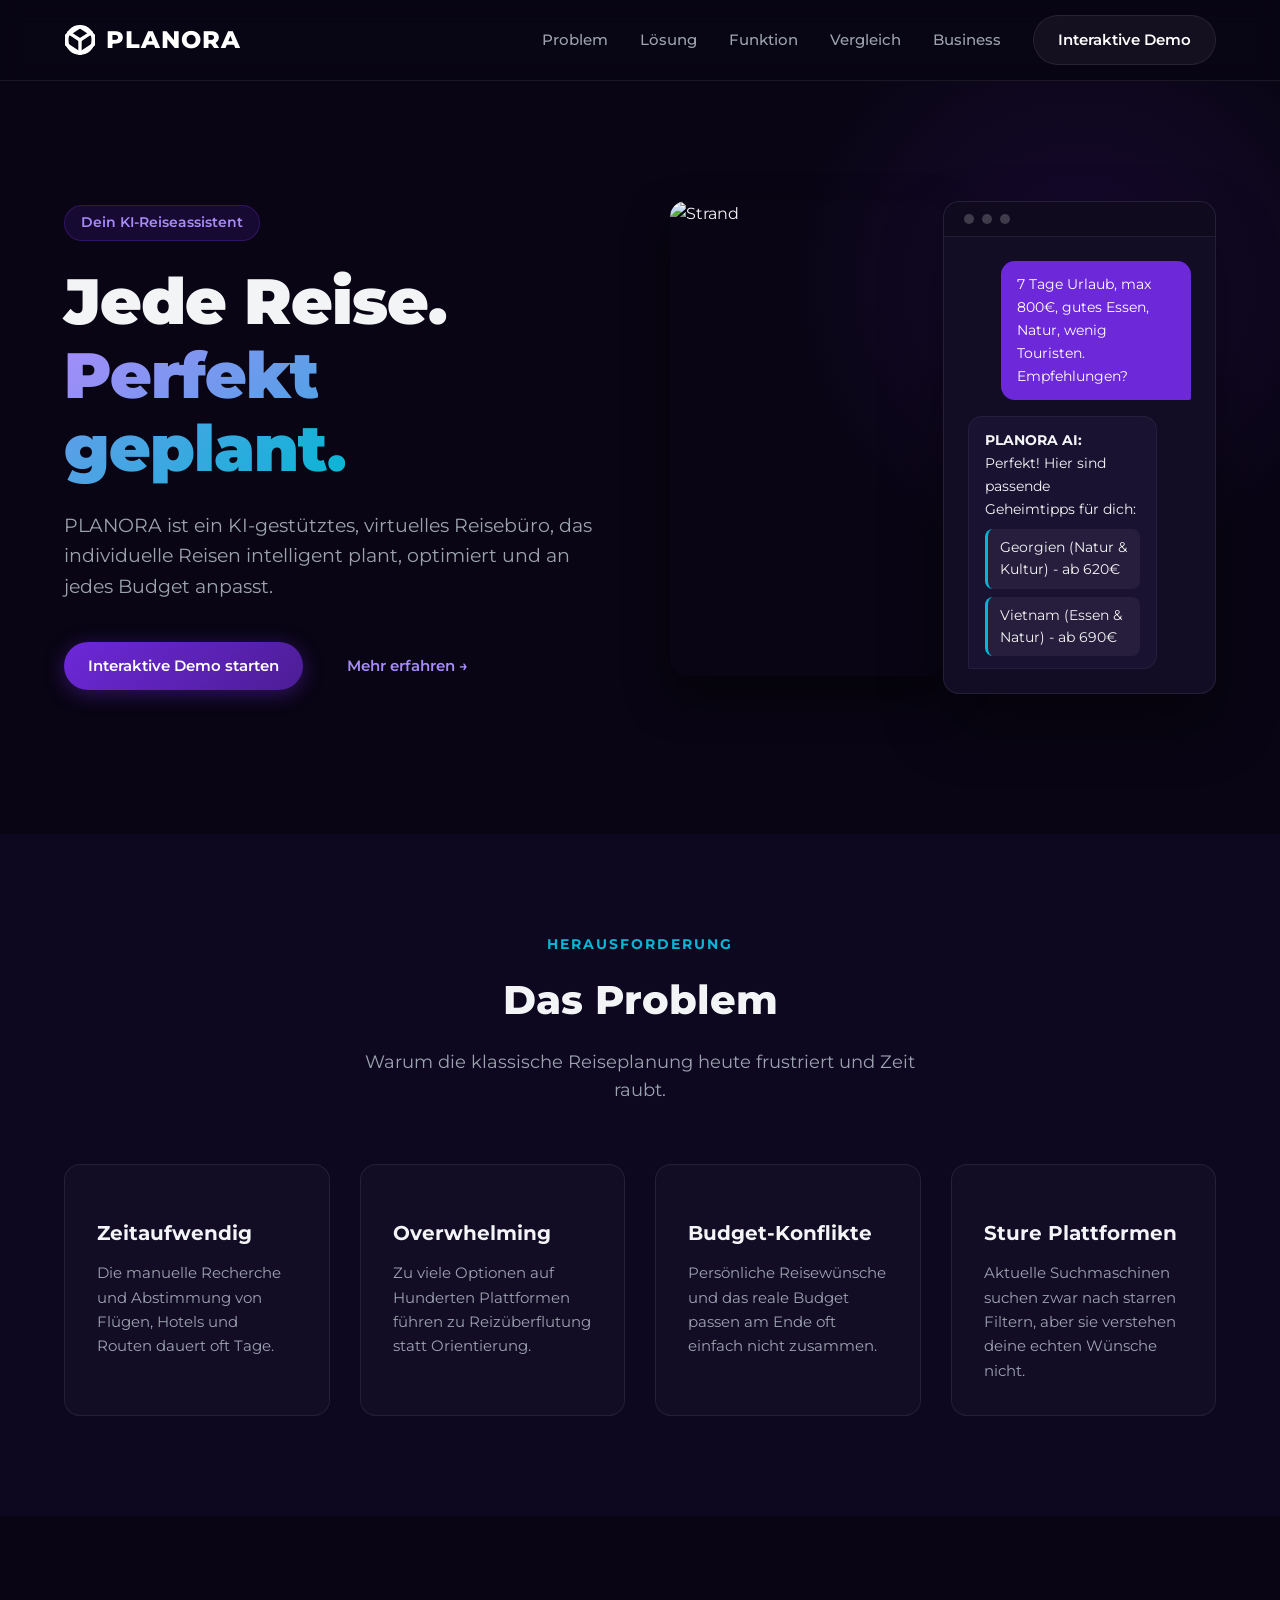
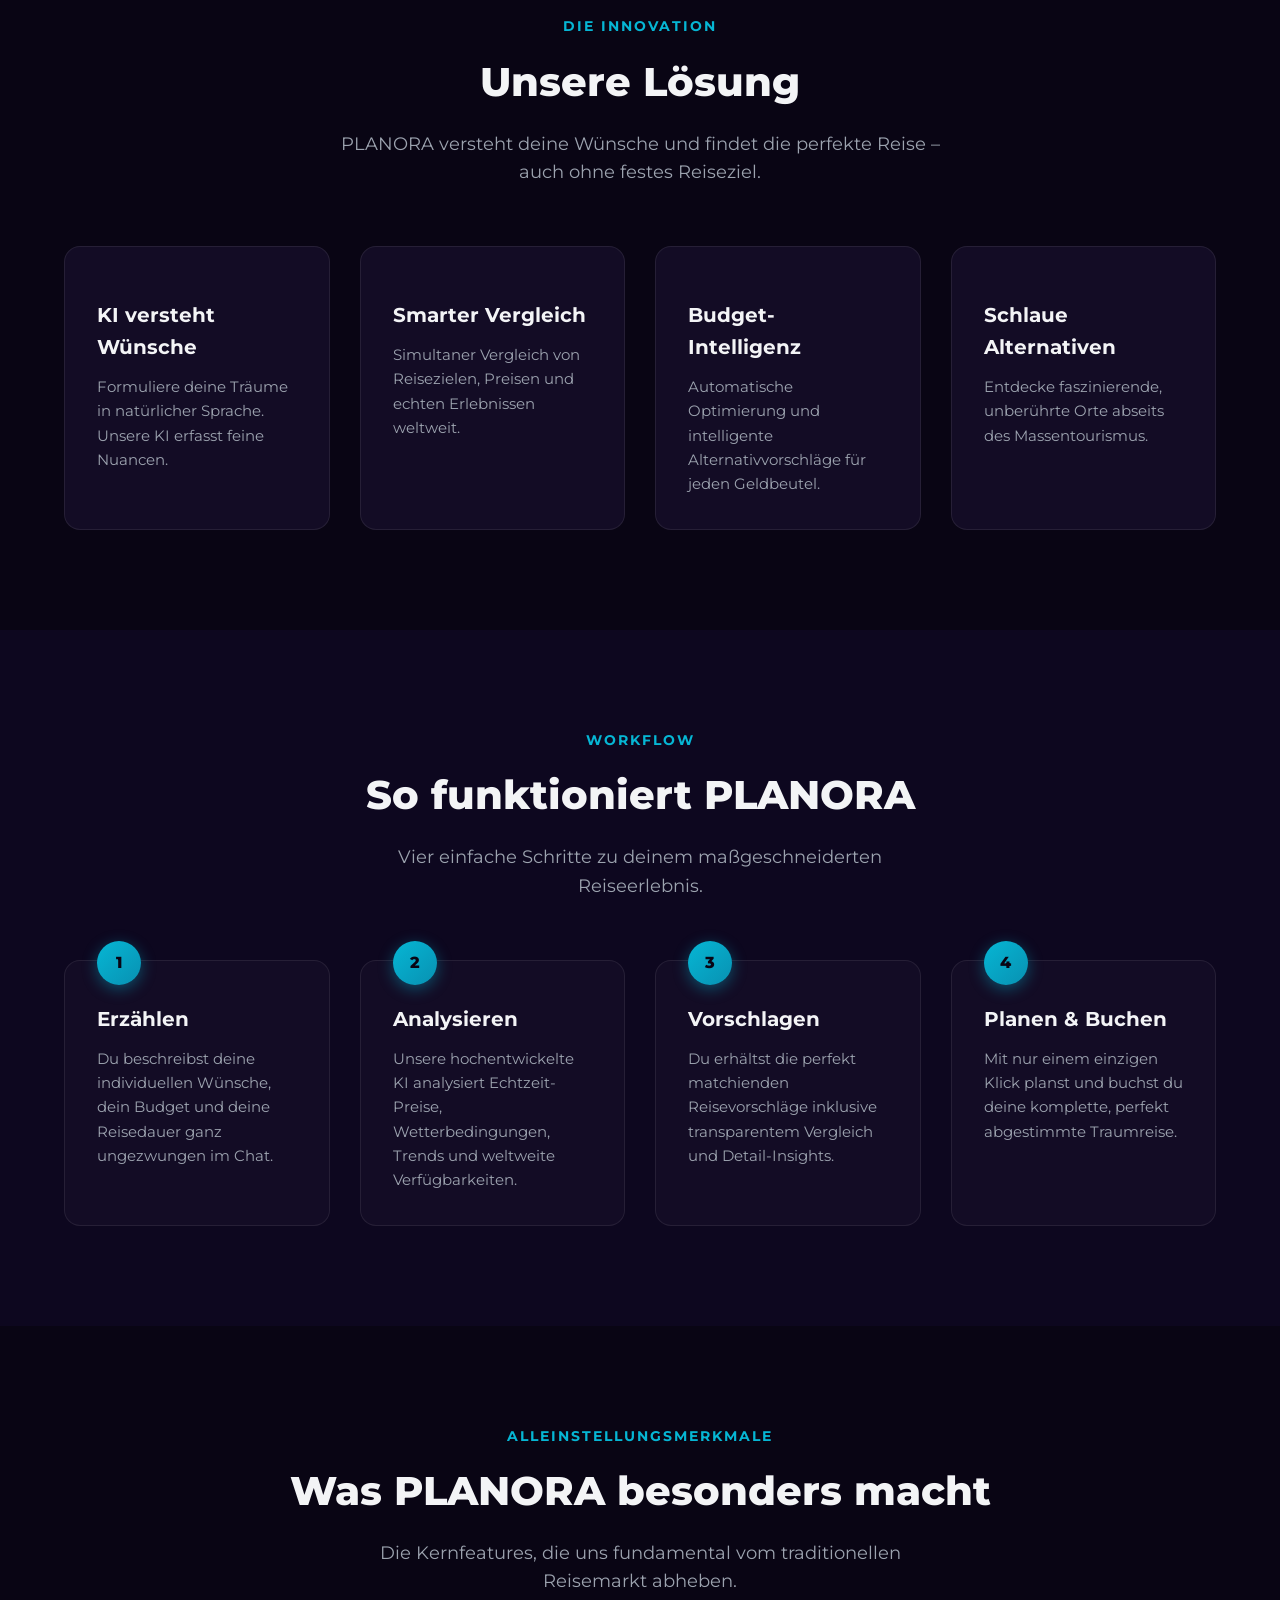
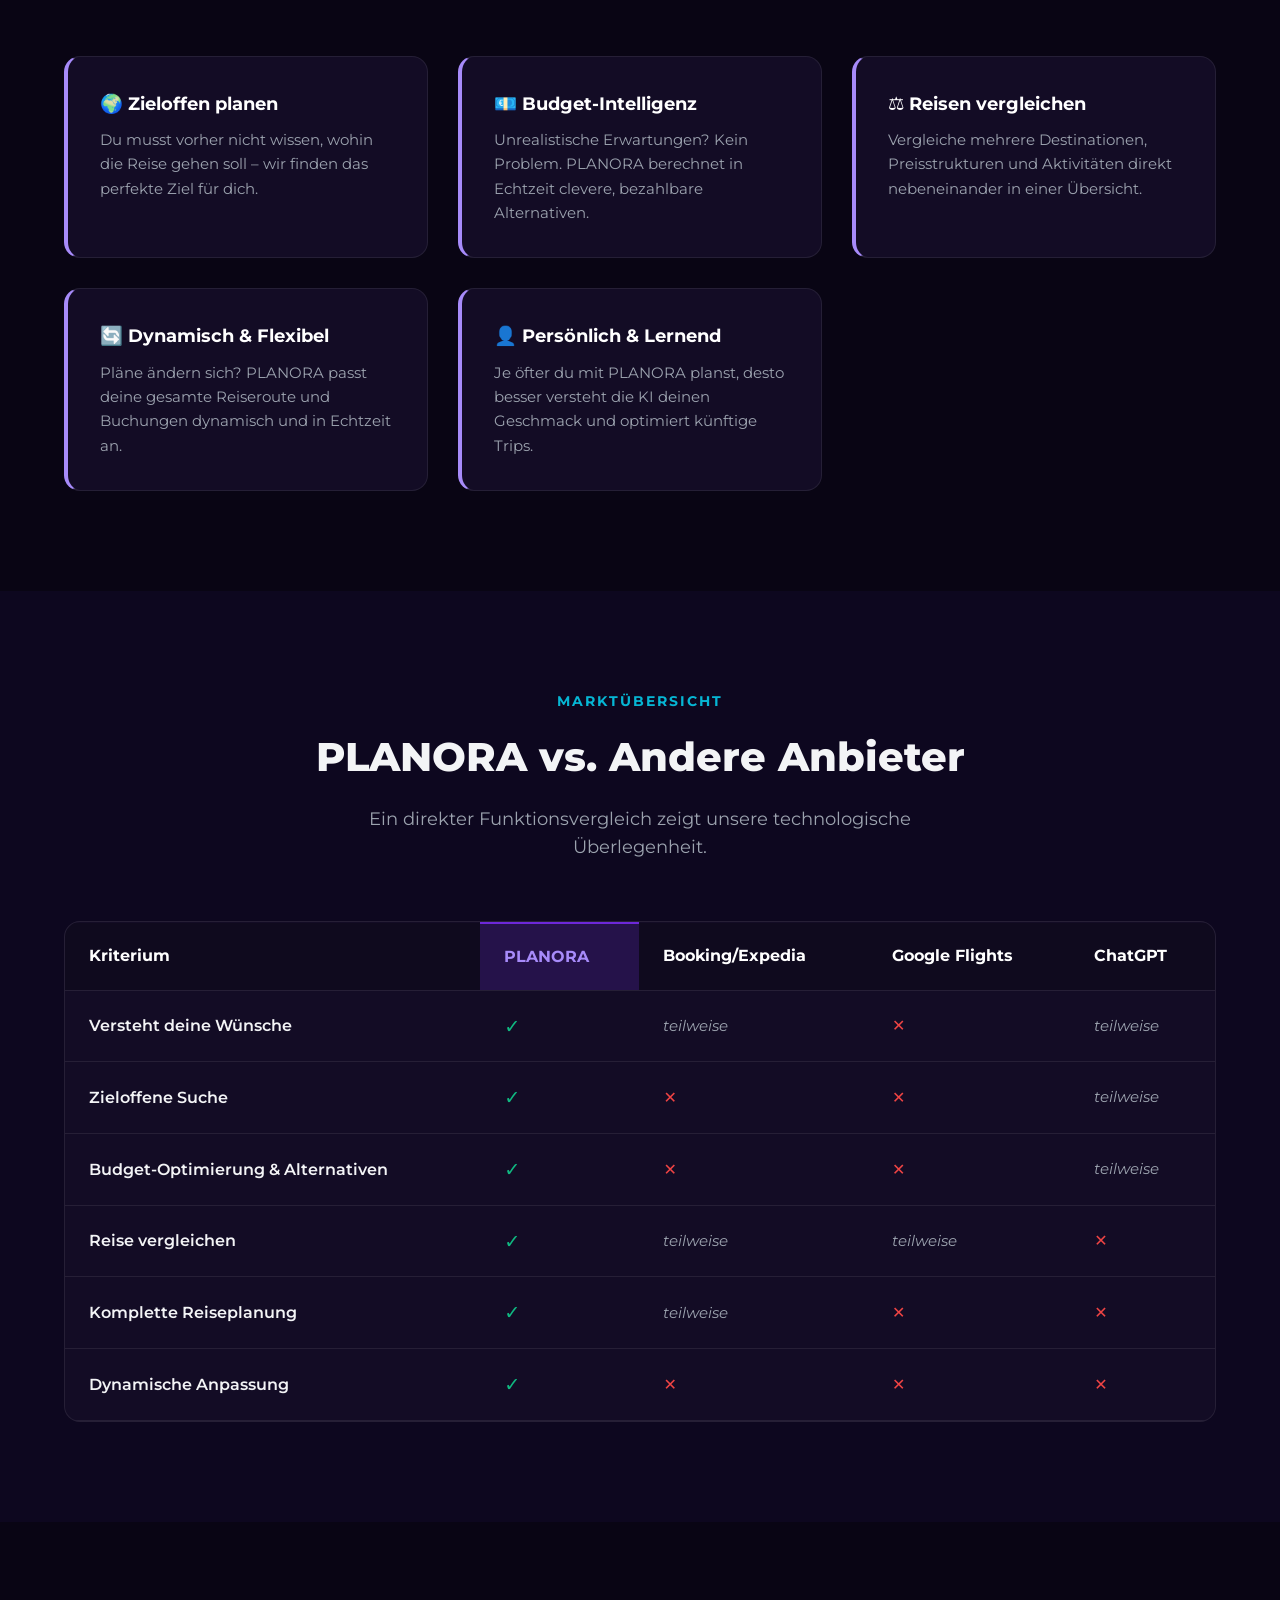
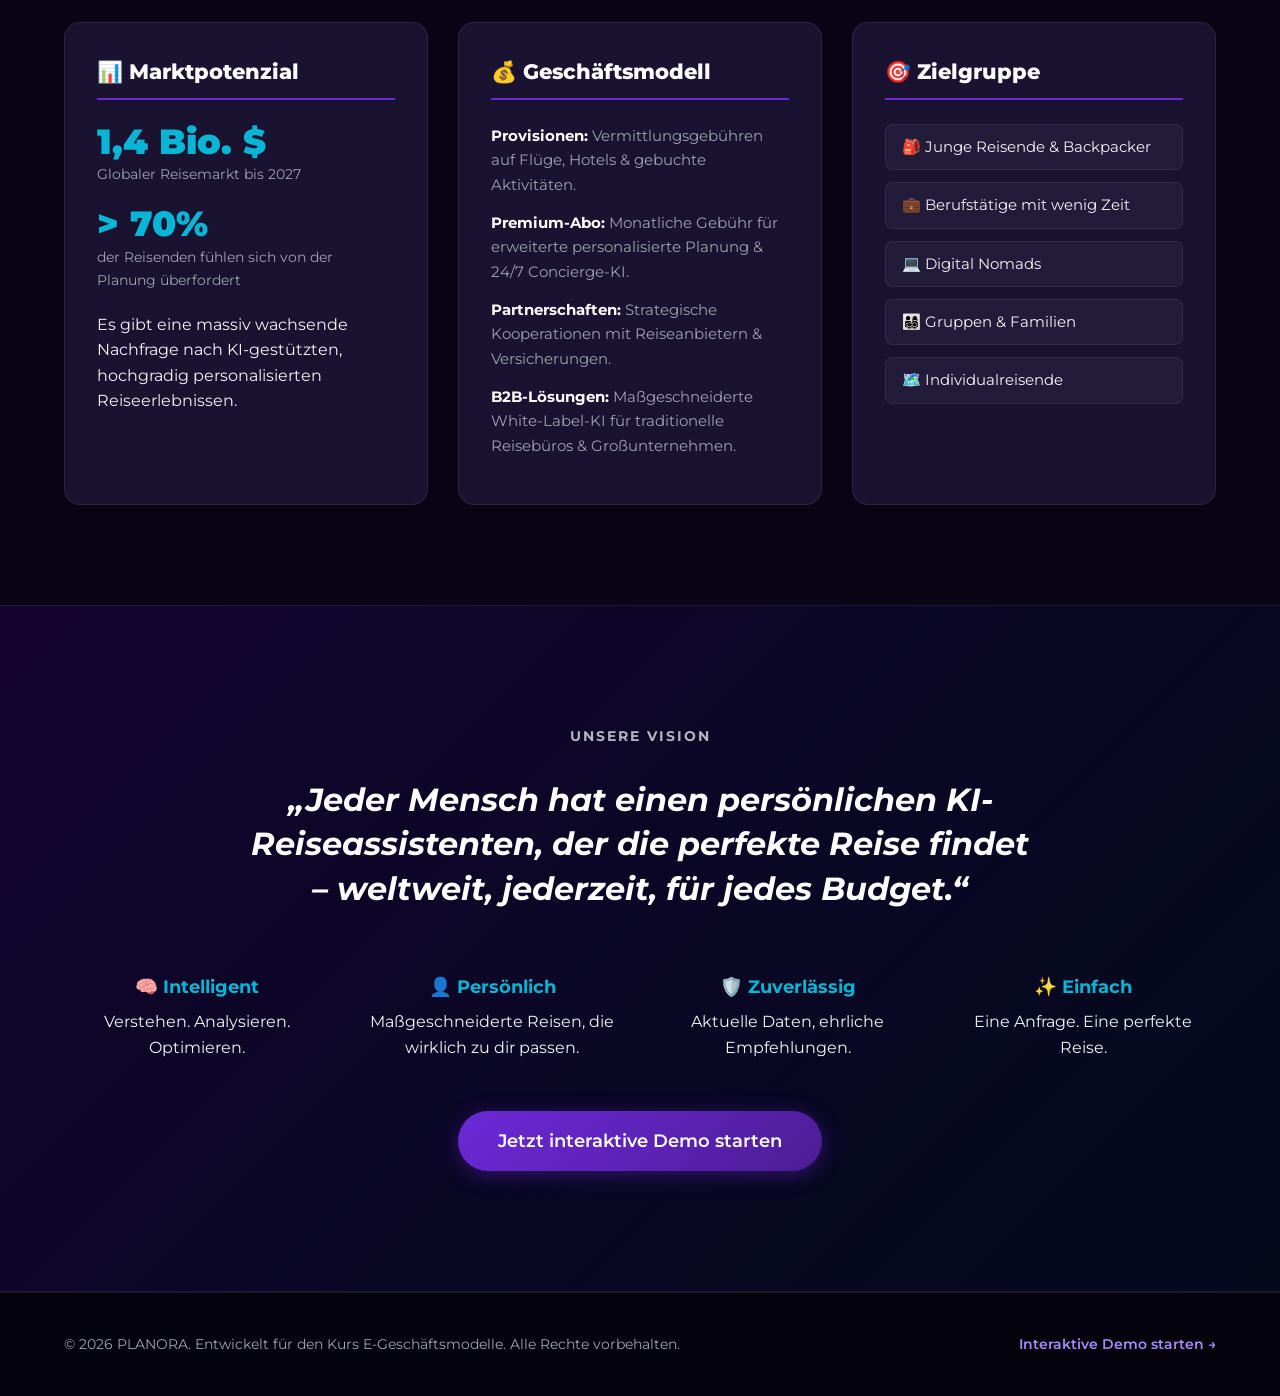
==== commit 6c7e2870: "visual" ====
--- a/index.html
+++ b/index.html
@@ -5,6 +5,7 @@
     <meta name="viewport" content="width=device-width, initial-scale=1.0">
     <title>PLANORA - Dein KI-Reiseassistent | Jede Reise. Perfekt geplant.</title>
     <link rel="stylesheet" href="css/style.css">
+    <link href="https://fonts.googleapis.com/css2?family=Montserrat:wght@300;400;600;700&display=swap" rel="stylesheet">
 </head>
 <body>
 
@@ -21,7 +22,7 @@
                 <a href="#funktionen">Funktion</a>
                 <a href="#vergleich">Vergleich</a>
                 <a href="#business">Business</a>
-                <a href="demo.html" class="btn btn-secondary">Demo App öffnen</a>
+                <a href="demo.html" class="btn btn-secondary">Interaktive Demo</a>
             </nav>
         </div>
     </header>
@@ -31,15 +32,16 @@
         <div class="hero-glow"></div>
         <div class="container hero-container">
             <div class="hero-content">
-                <div class="badge">✨ Dein KI-Reiseassistent</div>
+                <div class="badge">Dein KI-Reiseassistent</div>
                 <h1>Jede Reise.<br><span class="gradient-text">Perfekt geplant.</span></h1>
                 <p>PLANORA ist ein KI-gestütztes, virtuelles Reisebüro, das individuelle Reisen intelligent plant, optimiert und an jedes Budget anpasst.</p>
                 <div class="hero-actions">
-                    <a href="demo.html" class="btn btn-primary">Jetzt Demo testen</a>
+                    <a href="demo.html" class="btn btn-primary">Interaktive Demo starten</a>
                     <a href="#funktionen" class="btn btn-link">Mehr erfahren &rarr;</a>
                 </div>
             </div>
             <div class="hero-visual">
+                <img src="https://images.unsplash.com/photo-1507525428034-b723cf961d3e?auto=format&fit=crop&w=1200&q=80" alt="Strand" class="hero-image">
                 <div class="mockup-container">
                     <div class="mockup-header">
                         <span class="dot"></span><span class="dot"></span><span class="dot"></span>
@@ -48,8 +50,8 @@
                         <div class="chat-bubble user">7 Tage Urlaub, max 800€, gutes Essen, Natur, wenig Touristen. Empfehlungen?</div>
                         <div class="chat-bubble bot">
                             <strong>PLANORA AI:</strong> Perfekt! Hier sind passende Geheimtipps für dich:
-                            <div class="mini-card">⛰️ Georgien (Natur & Kultur) - ab 620€</div>
-                            <div class="mini-card">🍜 Vietnam (Essen & Natur) - ab 690€</div>
+                            <div class="mini-card">Georgien (Natur & Kultur) - ab 620€</div>
+                            <div class="mini-card">Vietnam (Essen & Natur) - ab 690€</div>
                         </div>
                     </div>
                 </div>
@@ -67,22 +69,22 @@
             </div>
             <div class="grid grid-4">
                 <div class="card card-problem">
-                    <div class="card-icon">⏳</div>
+                    <div class="card-icon"></div>
                     <h3>Zeitaufwendig</h3>
                     <p>Die manuelle Recherche und Abstimmung von Flügen, Hotels und Routen dauert oft Tage.</p>
                 </div>
                 <div class="card card-problem">
-                    <div class="card-icon">🌀</div>
+                    <div class="card-icon"></div>
                     <h3>Overwhelming</h3>
                     <p>Zu viele Optionen auf Hunderten Plattformen führen zu Reizüberflutung statt Orientierung.</p>
                 </div>
                 <div class="card card-problem">
-                    <div class="card-icon">💸</div>
+                    <div class="card-icon"></div>
                     <h3>Budget-Konflikte</h3>
                     <p>Persönliche Reisewünsche und das reale Budget passen am Ende oft einfach nicht zusammen.</p>
                 </div>
                 <div class="card card-problem">
-                    <div class="card-icon">❌</div>
+                    <div class="card-icon"></div>
                     <h3>Sture Plattformen</h3>
                     <p>Aktuelle Suchmaschinen suchen zwar nach starren Filtern, aber sie verstehen deine echten Wünsche nicht.</p>
                 </div>
@@ -100,22 +102,22 @@
             </div>
             <div class="grid grid-4">
                 <div class="card card-solution">
-                    <div class="card-icon">🧠</div>
+                    <div class="card-icon"></div>
                     <h3>KI versteht Wünsche</h3>
                     <p>Formuliere deine Träume in natürlicher Sprache. Unsere KI erfasst feine Nuancen.</p>
                 </div>
                 <div class="card card-solution">
-                    <div class="card-icon">🔍</div>
+                    <div class="card-icon"></div>
                     <h3>Smarter Vergleich</h3>
                     <p>Simultaner Vergleich von Reisezielen, Preisen und echten Erlebnissen weltweit.</p>
                 </div>
                 <div class="card card-solution">
-                    <div class="card-icon">💰</div>
+                    <div class="card-icon"></div>
                     <h3>Budget-Intelligenz</h3>
                     <p>Automatische Optimierung und intelligente Alternativvorschläge für jeden Geldbeutel.</p>
                 </div>
                 <div class="card card-solution">
-                    <div class="card-icon">💡</div>
+                    <div class="card-icon"></div>
                     <h3>Schlaue Alternativen</h3>
                     <p>Entdecke faszinierende, unberührte Orte abseits des Massentourismus.</p>
                 </div>
@@ -337,7 +339,7 @@
         <div class="container footer-container">
             <p>&copy; 2026 PLANORA. Entwickelt für den Kurs E-Geschäftsmodelle. Alle Rechte vorbehalten.</p>
             <div>
-                <a href="demo.html" style="color: var(--primary-light); text-decoration: none; font-weight: 600;">Zur Demo-App &rarr;</a>
+                <a href="demo.html" style="color: var(--primary-light); text-decoration: none; font-weight: 600;">Interaktive Demo starten &rarr;</a>
             </div>
         </div>
     </footer>
--- a/css/style.css
+++ b/css/style.css
@@ -16,7 +16,7 @@
     box-sizing: border-box;
     margin: 0;
     padding: 0;
-    font-family: 'Inter', system-ui, -apple-system, sans-serif;
+    font-family: 'Montserrat', system-ui, -apple-system, sans-serif;
     scroll-behavior: smooth;
 }
 
@@ -213,6 +213,16 @@
     box-shadow: 0 30px 60px rgba(0,0,0,0.4);
 }
 
+.hero-image {
+    width: 100%;
+    max-width: 420px;
+    border-radius: 16px;
+    box-shadow: 0 20px 40px rgba(0,0,0,0.5);
+    object-fit: cover;
+    display: block;
+    margin-bottom: 18px;
+}
+
 .mockup-header {
     background: rgba(0,0,0,0.2);
     padding: 12px 20px;
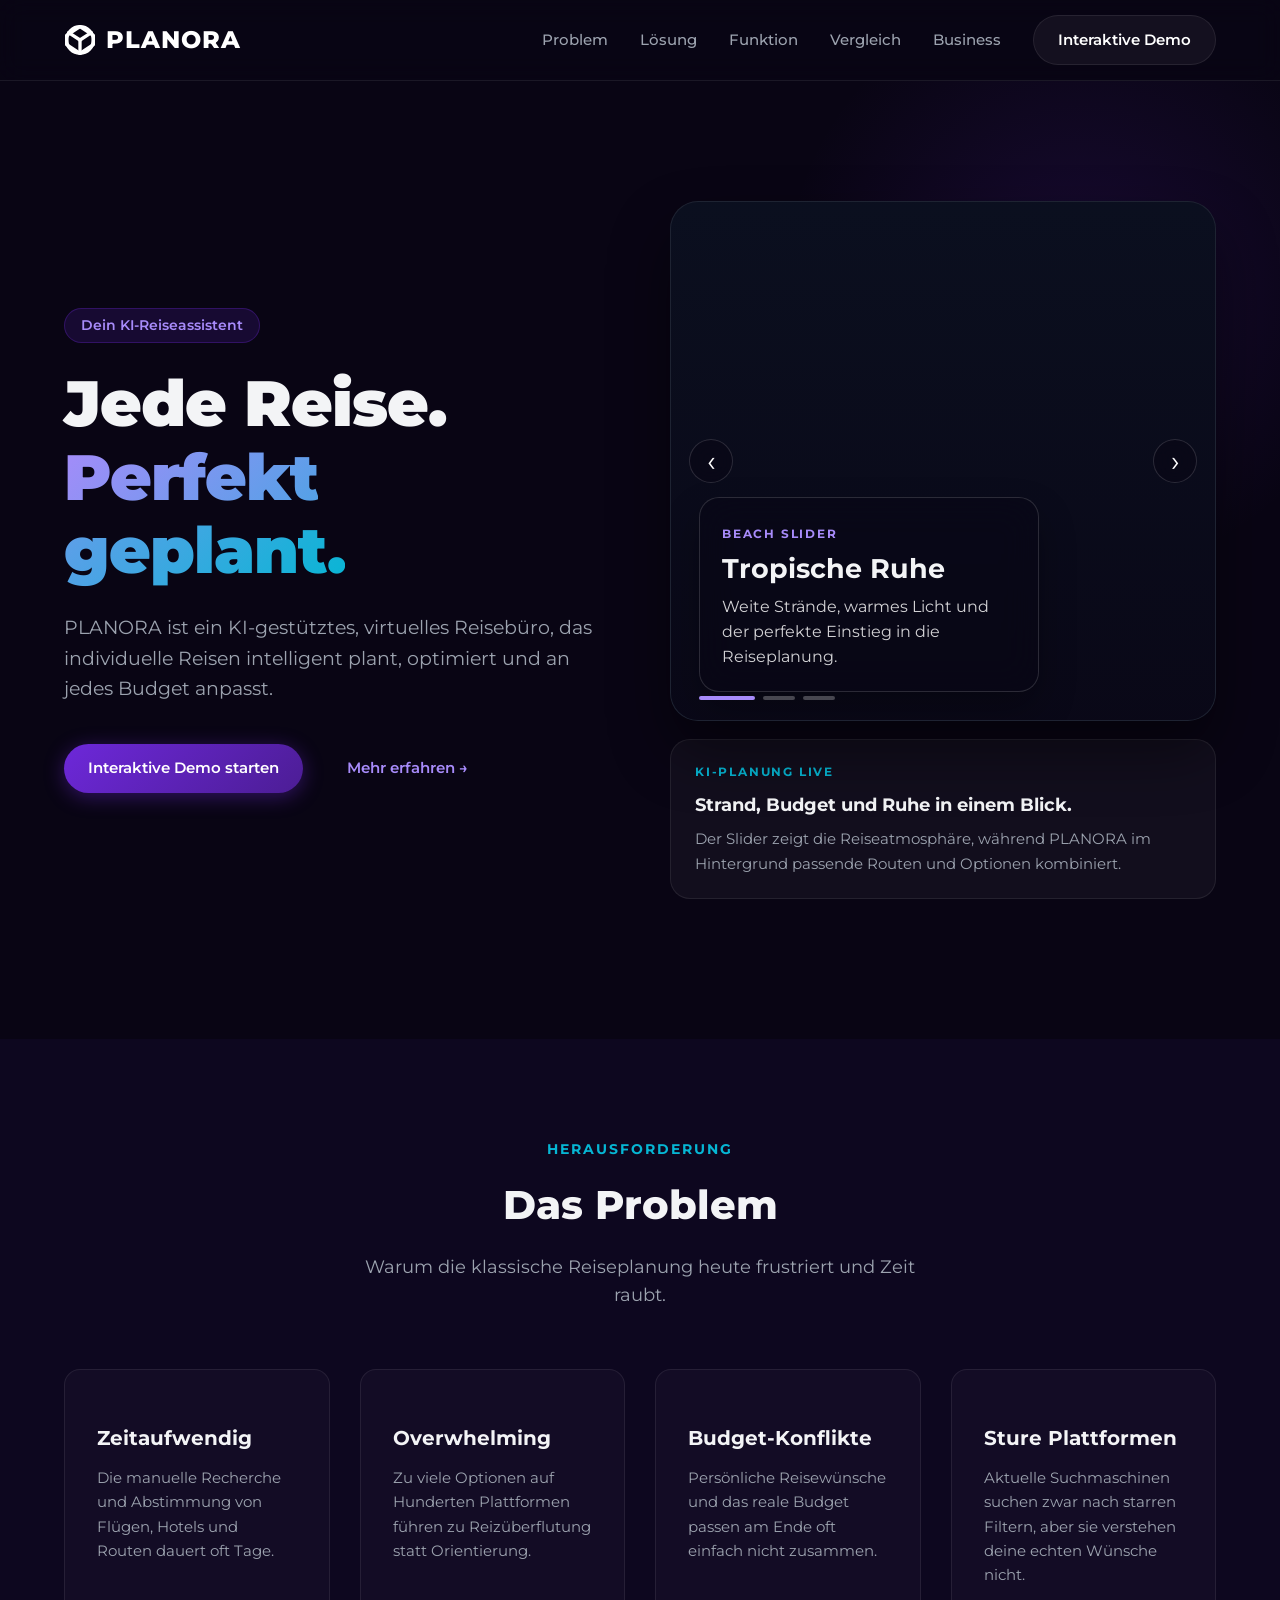
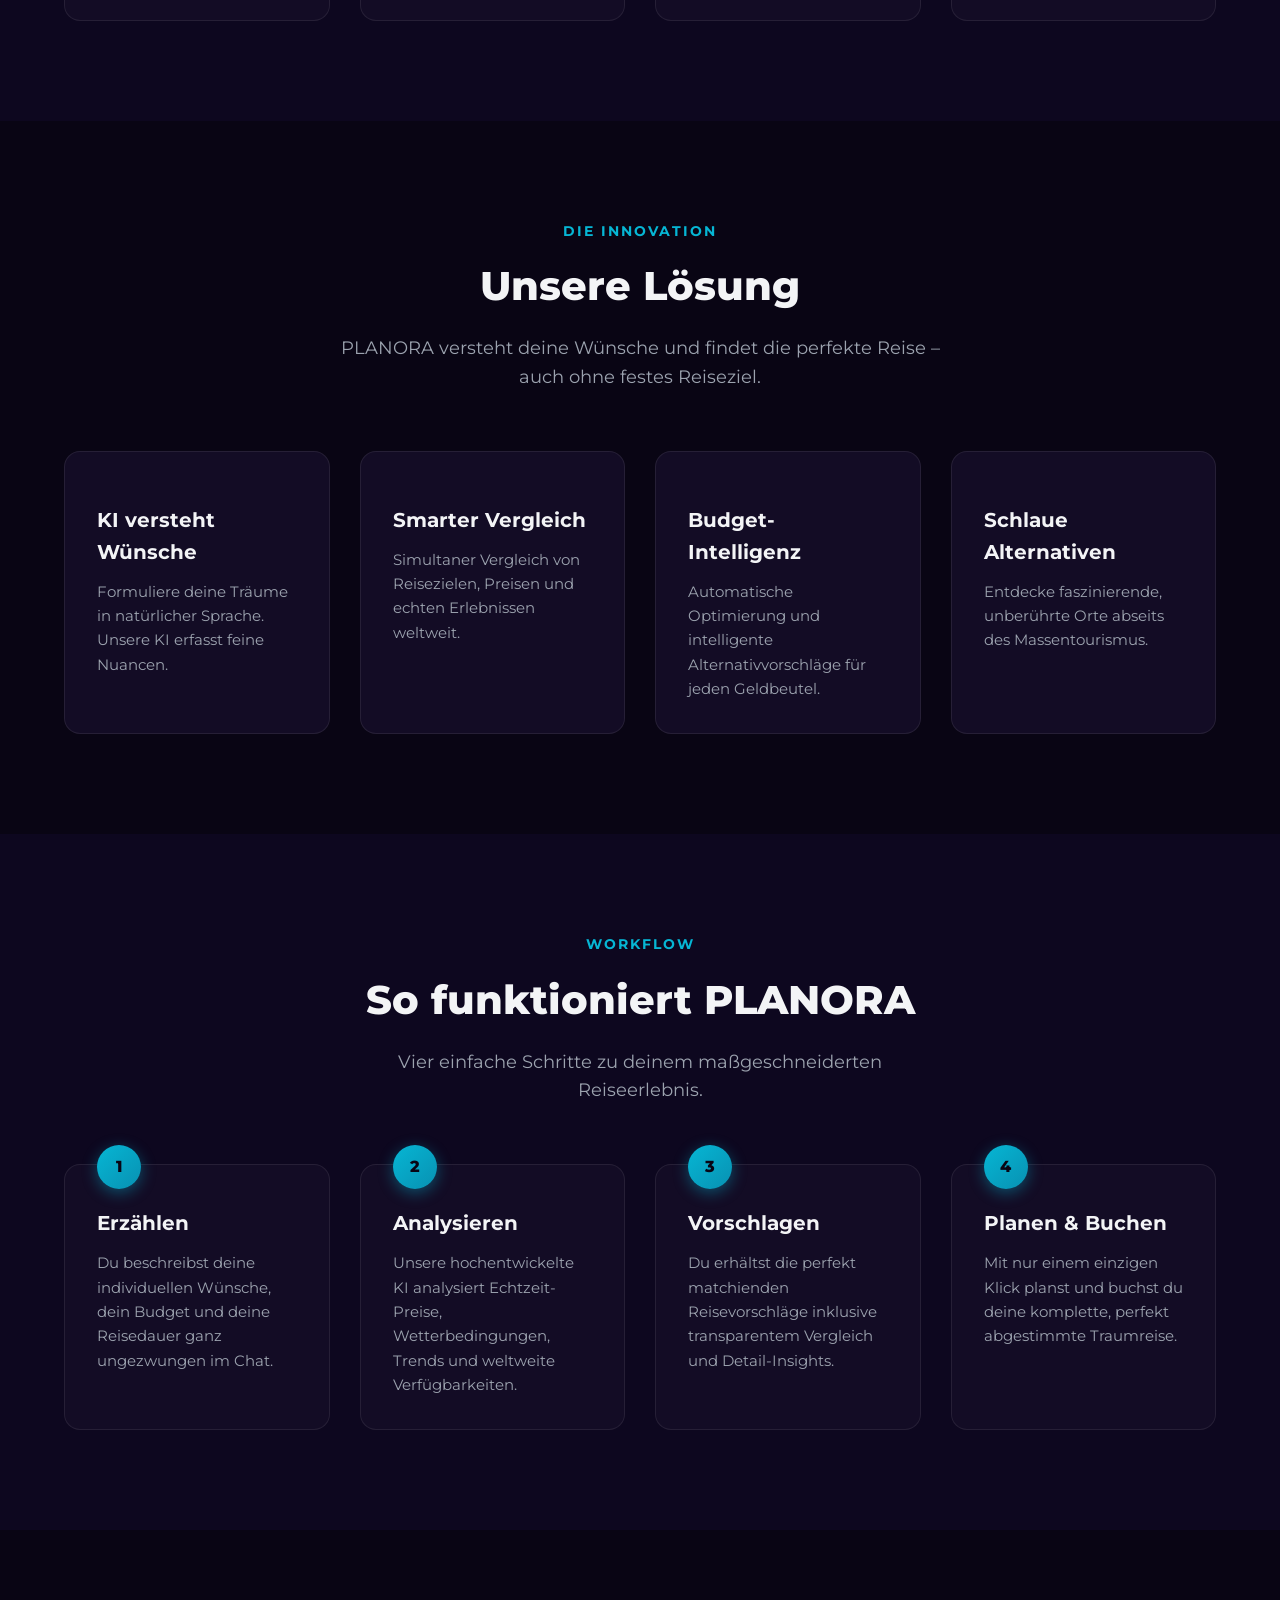
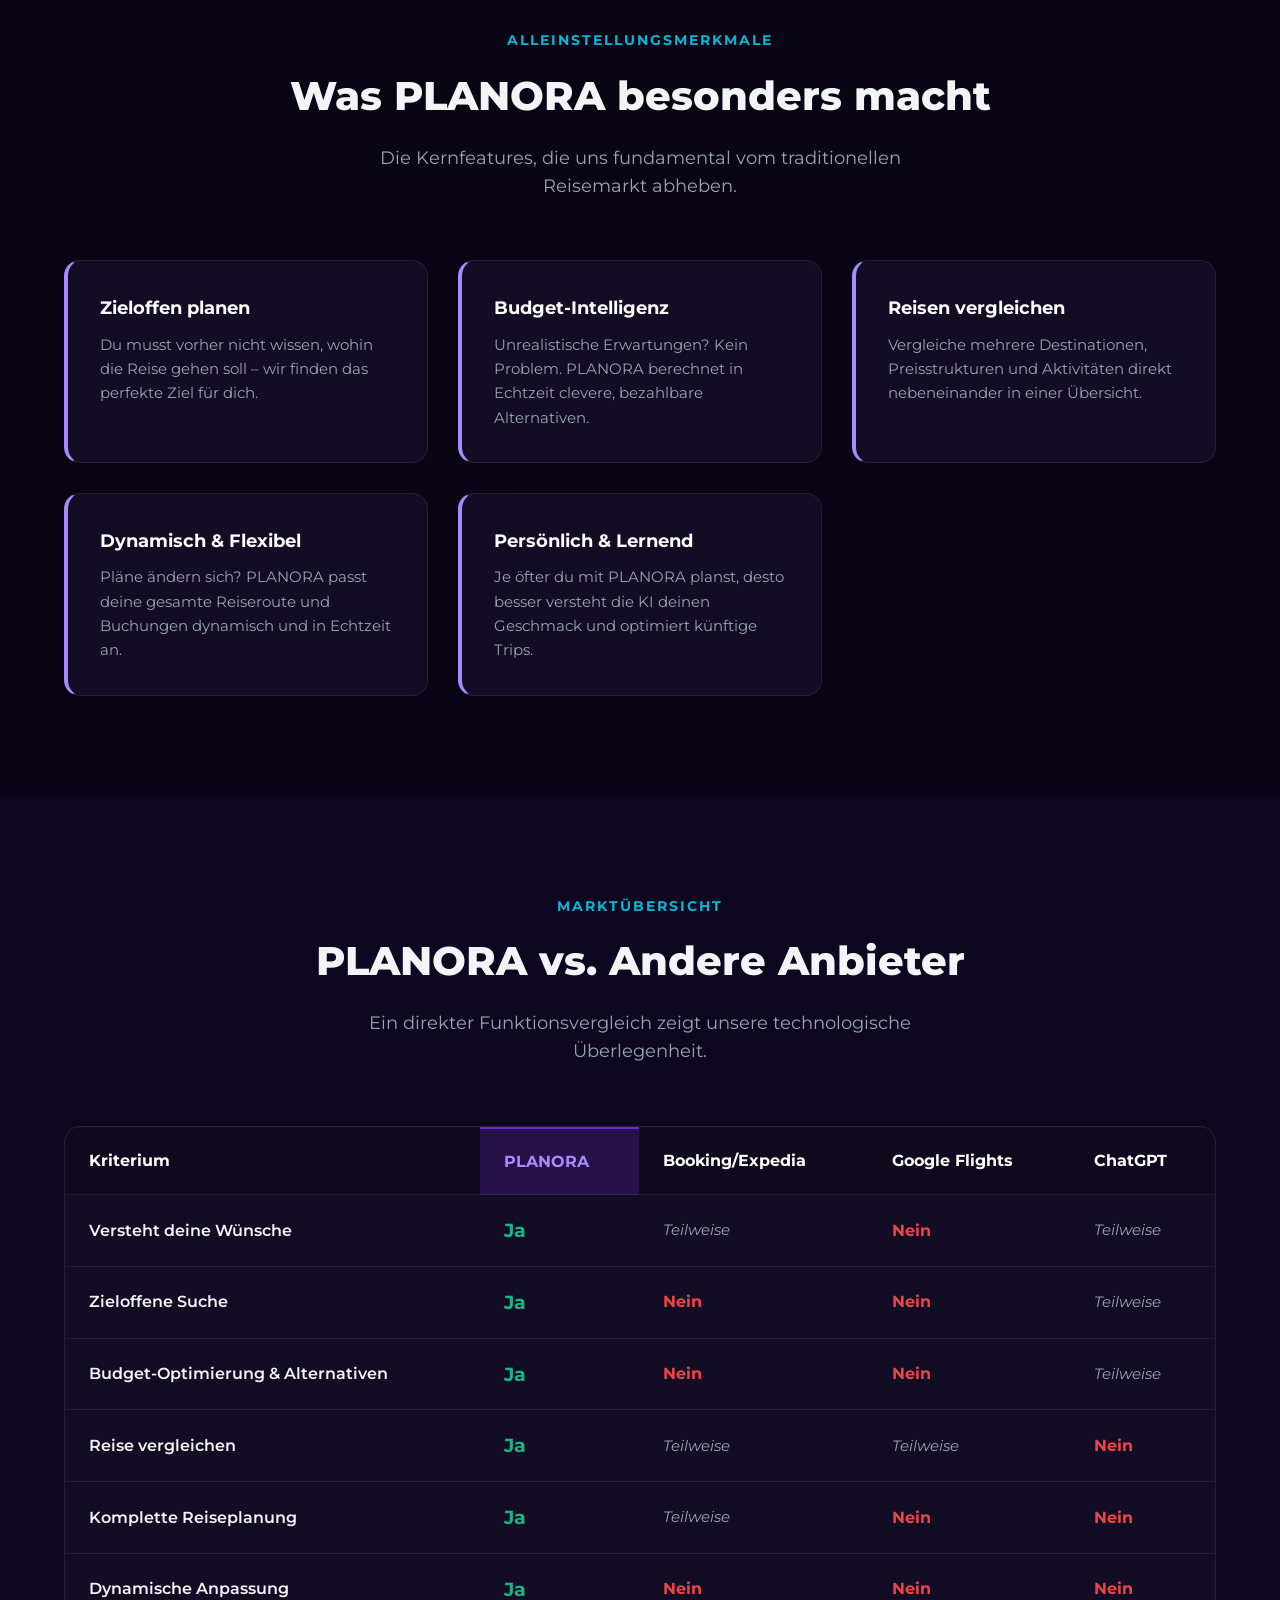
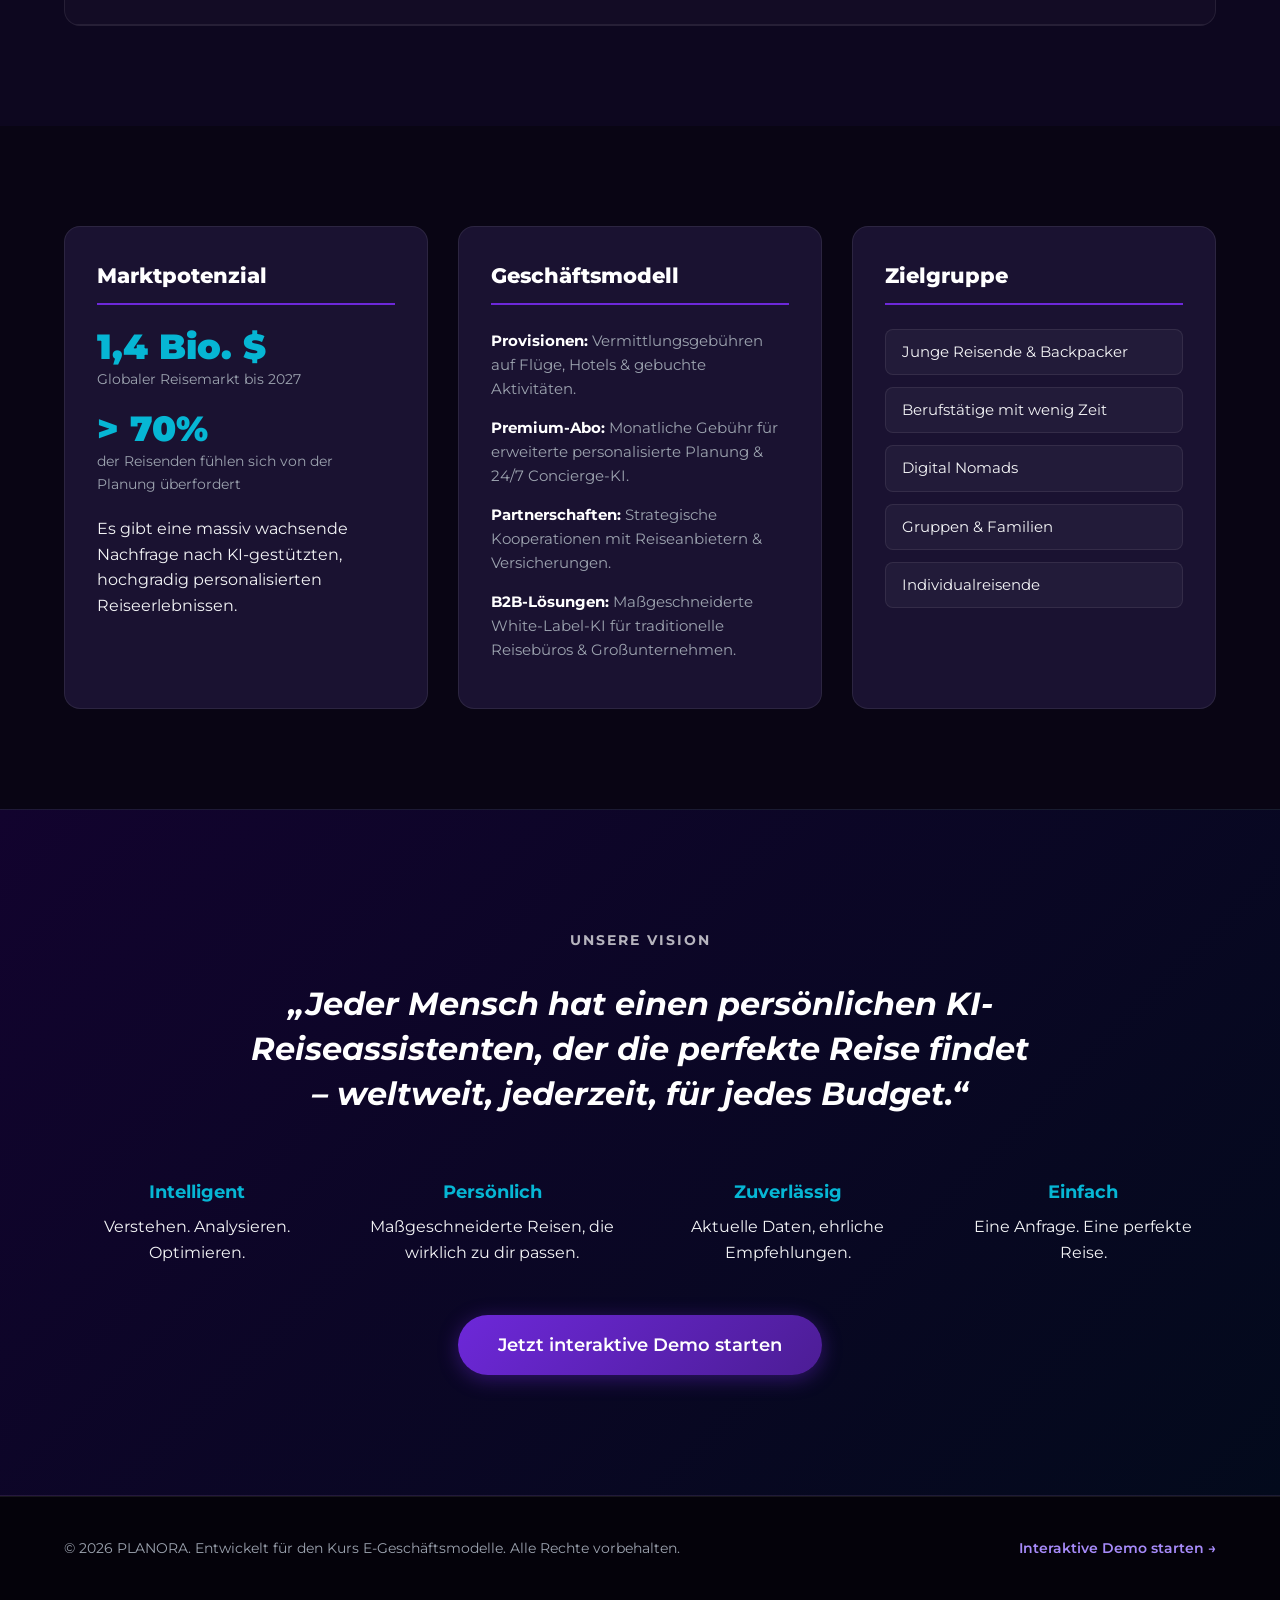
==== commit 7c7e4c5f: "ll" ====
--- a/index.html
+++ b/index.html
@@ -6,6 +6,7 @@
     <title>PLANORA - Dein KI-Reiseassistent | Jede Reise. Perfekt geplant.</title>
     <link rel="stylesheet" href="css/style.css">
     <link href="https://fonts.googleapis.com/css2?family=Montserrat:wght@300;400;600;700&display=swap" rel="stylesheet">
+    <script src="js/home.js" defer></script>
 </head>
 <body>
 
@@ -41,19 +42,26 @@
                 </div>
             </div>
             <div class="hero-visual">
-                <img src="https://images.unsplash.com/photo-1507525428034-b723cf961d3e?auto=format&fit=crop&w=1200&q=80" alt="Strand" class="hero-image">
-                <div class="mockup-container">
-                    <div class="mockup-header">
-                        <span class="dot"></span><span class="dot"></span><span class="dot"></span>
-                    </div>
-                    <div class="mockup-body">
-                        <div class="chat-bubble user">7 Tage Urlaub, max 800€, gutes Essen, Natur, wenig Touristen. Empfehlungen?</div>
-                        <div class="chat-bubble bot">
-                            <strong>PLANORA AI:</strong> Perfekt! Hier sind passende Geheimtipps für dich:
-                            <div class="mini-card">Georgien (Natur & Kultur) - ab 620€</div>
-                            <div class="mini-card">Vietnam (Essen & Natur) - ab 690€</div>
-                        </div>
-                    </div>
+                <div class="hero-slider" aria-label="Beispielhafte Strand-Inspirationen">
+                    <div class="hero-slide is-active" data-title="Tropische Ruhe" data-copy="Weite Strände, warmes Licht und der perfekte Einstieg in die Reiseplanung." style="background-image: linear-gradient(180deg, rgba(9,5,20,0.08), rgba(9,5,20,0.72)), url('https://images.unsplash.com/photo-1507525428034-b723cf961d3e?auto=format&fit=crop&w=1600&q=80');">
+                    </div>
+                    <div class="hero-slide" data-title="Klares Wasser" data-copy="Ein ruhiger Küstenmoment mit heller Brandung und entspannter Resort-Atmosphäre." style="background-image: linear-gradient(180deg, rgba(9,5,20,0.08), rgba(9,5,20,0.72)), url('https://images.unsplash.com/photo-1519046904884-53103b34b206?auto=format&fit=crop&w=1600&q=80');">
+                    </div>
+                    <div class="hero-slide" data-title="Goldene Abendküste" data-copy="Noch mehr Tiefe, mehr Licht und eine Bildwelt, die sich wie ein Reiseziel anfühlt." style="background-image: linear-gradient(180deg, rgba(9,5,20,0.08), rgba(9,5,20,0.72)), url('https://images.unsplash.com/photo-1500375592092-40eb2168fd21?auto=format&fit=crop&w=1600&q=80');">
+                    </div>
+                    <div class="hero-slide-content">
+                        <span class="slider-kicker">Beach Slider</span>
+                        <h3 id="heroSlideTitle">Tropische Ruhe</h3>
+                        <p id="heroSlideCopy">Weite Strände, warmes Licht und der perfekte Einstieg in die Reiseplanung.</p>
+                    </div>
+                    <button class="slider-control slider-prev" type="button" data-slider-prev aria-label="Vorheriges Bild">‹</button>
+                    <button class="slider-control slider-next" type="button" data-slider-next aria-label="Nächstes Bild">›</button>
+                    <div class="slider-dots" aria-label="Slider Navigation"></div>
+                </div>
+                <div class="hero-summary">
+                    <span>KI-Planung live</span>
+                    <strong>Strand, Budget und Ruhe in einem Blick.</strong>
+                    <p>Der Slider zeigt die Reiseatmosphäre, während PLANORA im Hintergrund passende Routen und Optionen kombiniert.</p>
                 </div>
             </div>
         </div>
@@ -168,23 +176,23 @@
             </div>
             <div class="grid grid-3">
                 <div class="card feature-box">
-                    <div class="feature-title">🌍 Zieloffen planen</div>
+                    <div class="feature-title">Zieloffen planen</div>
                     <p>Du musst vorher nicht wissen, wohin die Reise gehen soll – wir finden das perfekte Ziel für dich.</p>
                 </div>
                 <div class="card feature-box">
-                    <div class="feature-title">💶 Budget-Intelligenz</div>
+                    <div class="feature-title">Budget-Intelligenz</div>
                     <p>Unrealistische Erwartungen? Kein Problem. PLANORA berechnet in Echtzeit clevere, bezahlbare Alternativen.</p>
                 </div>
                 <div class="card feature-box">
-                    <div class="feature-title">⚖️ Reisen vergleichen</div>
+                    <div class="feature-title">Reisen vergleichen</div>
                     <p>Vergleiche mehrere Destinationen, Preisstrukturen und Aktivitäten direkt nebeneinander in einer Übersicht.</p>
                 </div>
                 <div class="card feature-box">
-                    <div class="feature-title">🔄 Dynamisch & Flexibel</div>
+                    <div class="feature-title">Dynamisch & Flexibel</div>
                     <p>Pläne ändern sich? PLANORA passt deine gesamte Reiseroute und Buchungen dynamisch und in Echtzeit an.</p>
                 </div>
                 <div class="card feature-box">
-                    <div class="feature-title">👤 Persönlich & Lernend</div>
+                    <div class="feature-title">Persönlich & Lernend</div>
                     <p>Je öfter du mit PLANORA planst, desto besser versteht die KI deinen Geschmack und optimiert künftige Trips.</p>
                 </div>
             </div>
@@ -213,45 +221,45 @@
                     <tbody>
                         <tr>
                             <td class="feature-name">Versteht deine Wünsche</td>
-                            <td class="check-yes">✓</td>
-                            <td class="check-partial">teilweise</td>
-                            <td class="check-no">✕</td>
-                            <td class="check-partial">teilweise</td>
+                            <td class="check-yes">Ja</td>
+                            <td class="check-partial">Teilweise</td>
+                            <td class="check-no">Nein</td>
+                            <td class="check-partial">Teilweise</td>
                         </tr>
                         <tr>
                             <td class="feature-name">Zieloffene Suche</td>
-                            <td class="check-yes">✓</td>
-                            <td class="check-no">✕</td>
-                            <td class="check-no">✕</td>
-                            <td class="check-partial">teilweise</td>
+                            <td class="check-yes">Ja</td>
+                            <td class="check-no">Nein</td>
+                            <td class="check-no">Nein</td>
+                            <td class="check-partial">Teilweise</td>
                         </tr>
                         <tr>
                             <td class="feature-name">Budget-Optimierung & Alternativen</td>
-                            <td class="check-yes">✓</td>
-                            <td class="check-no">✕</td>
-                            <td class="check-no">✕</td>
-                            <td class="check-partial">teilweise</td>
+                            <td class="check-yes">Ja</td>
+                            <td class="check-no">Nein</td>
+                            <td class="check-no">Nein</td>
+                            <td class="check-partial">Teilweise</td>
                         </tr>
                         <tr>
                             <td class="feature-name">Reise vergleichen</td>
-                            <td class="check-yes">✓</td>
-                            <td class="check-partial">teilweise</td>
-                            <td class="check-partial">teilweise</td>
-                            <td class="check-no">✕</td>
+                            <td class="check-yes">Ja</td>
+                            <td class="check-partial">Teilweise</td>
+                            <td class="check-partial">Teilweise</td>
+                            <td class="check-no">Nein</td>
                         </tr>
                         <tr>
                             <td class="feature-name">Komplette Reiseplanung</td>
-                            <td class="check-yes">✓</td>
-                            <td class="check-partial">teilweise</td>
-                            <td class="check-no">✕</td>
-                            <td class="check-no">✕</td>
+                            <td class="check-yes">Ja</td>
+                            <td class="check-partial">Teilweise</td>
+                            <td class="check-no">Nein</td>
+                            <td class="check-no">Nein</td>
                         </tr>
                         <tr>
                             <td class="feature-name">Dynamische Anpassung</td>
-                            <td class="check-yes">✓</td>
-                            <td class="check-no">✕</td>
-                            <td class="check-no">✕</td>
-                            <td class="check-no">✕</td>
+                            <td class="check-yes">Ja</td>
+                            <td class="check-no">Nein</td>
+                            <td class="check-no">Nein</td>
+                            <td class="check-no">Nein</td>
                         </tr>
                     </tbody>
                 </table>
@@ -265,7 +273,7 @@
             <div class="grid grid-3">
                 <!-- Marktpotenzial -->
                 <div class="business-column">
-                    <div class="column-header">📊 Marktpotenzial</div>
+                    <div class="column-header">Marktpotenzial</div>
                     <div class="stat-block">
                         <div class="stat-number">1,4 Bio. $</div>
                         <div class="stat-label">Globaler Reisemarkt bis 2027</div>
@@ -279,7 +287,7 @@
 
                 <!-- Geschäftsmodell -->
                 <div class="business-column">
-                    <div class="column-header">💰 Geschäftsmodell</div>
+                    <div class="column-header">Geschäftsmodell</div>
                     <ul class="business-list">
                         <li><strong>Provisionen:</strong> Vermittlungsgebühren auf Flüge, Hotels & gebuchte Aktivitäten.</li>
                         <li><strong>Premium-Abo:</strong> Monatliche Gebühr für erweiterte personalisierte Planung & 24/7 Concierge-KI.</li>
@@ -290,13 +298,13 @@
 
                 <!-- Zielgruppe -->
                 <div class="business-column">
-                    <div class="column-header">🎯 Zielgruppe</div>
+                    <div class="column-header">Zielgruppe</div>
                     <div class="tag-container">
-                        <span class="target-tag">🎒 Junge Reisende & Backpacker</span>
-                        <span class="target-tag">💼 Berufstätige mit wenig Zeit</span>
-                        <span class="target-tag">💻 Digital Nomads</span>
-                        <span class="target-tag">👨‍👩‍👧‍👦 Gruppen & Familien</span>
-                        <span class="target-tag">🗺️ Individualreisende</span>
+                        <span class="target-tag">Junge Reisende & Backpacker</span>
+                        <span class="target-tag">Berufstätige mit wenig Zeit</span>
+                        <span class="target-tag">Digital Nomads</span>
+                        <span class="target-tag">Gruppen & Familien</span>
+                        <span class="target-tag">Individualreisende</span>
                     </div>
                 </div>
             </div>
@@ -312,19 +320,19 @@
             </blockquote>
             <div class="grid grid-4 vision-pillars">
                 <div>
-                    <h4>🧠 Intelligent</h4>
+                    <h4>Intelligent</h4>
                     <p>Verstehen. Analysieren. Optimieren.</p>
                 </div>
                 <div>
-                    <h4>👤 Persönlich</h4>
+                    <h4>Persönlich</h4>
                     <p>Maßgeschneiderte Reisen, die wirklich zu dir passen.</p>
                 </div>
                 <div>
-                    <h4>🛡️ Zuverlässig</h4>
+                    <h4>Zuverlässig</h4>
                     <p>Aktuelle Daten, ehrliche Empfehlungen.</p>
                 </div>
                 <div>
-                    <h4>✨ Einfach</h4>
+                    <h4>Einfach</h4>
                     <p>Eine Anfrage. Eine perfekte Reise.</p>
                 </div>
             </div>
--- a/css/style.css
+++ b/css/style.css
@@ -200,7 +200,153 @@
 .hero-visual {
     flex: 1;
     display: flex;
-    justify-content: center;
+    flex-direction: column;
+    gap: 18px;
+}
+
+.hero-slider {
+    position: relative;
+    width: 100%;
+    min-height: 520px;
+    border-radius: 28px;
+    overflow: hidden;
+    border: 1px solid rgba(255,255,255,0.08);
+    box-shadow: 0 30px 60px rgba(0,0,0,0.45);
+    background: #0b1020;
+}
+
+.hero-slide {
+    position: absolute;
+    inset: 0;
+    background-size: cover;
+    background-position: center;
+    opacity: 0;
+    transform: scale(1.02);
+    transition: opacity 0.7s ease, transform 0.9s ease;
+}
+
+.hero-slide.is-active {
+    opacity: 1;
+    transform: scale(1);
+}
+
+.hero-slide-content {
+    position: absolute;
+    left: 28px;
+    right: 28px;
+    bottom: 28px;
+    z-index: 2;
+    max-width: 340px;
+    padding: 22px;
+    border-radius: 20px;
+    background: rgba(9, 5, 20, 0.42);
+    border: 1px solid rgba(255,255,255,0.14);
+    backdrop-filter: blur(18px);
+    box-shadow: 0 18px 36px rgba(0,0,0,0.28);
+}
+
+.slider-kicker {
+    display: inline-block;
+    margin-bottom: 10px;
+    font-size: 0.74rem;
+    text-transform: uppercase;
+    letter-spacing: 1.8px;
+    color: var(--primary-light);
+    font-weight: 700;
+}
+
+.hero-slide-content h3 {
+    font-size: 1.7rem;
+    line-height: 1.1;
+    margin-bottom: 10px;
+}
+
+.hero-slide-content p {
+    color: rgba(255,255,255,0.82);
+    font-size: 0.98rem;
+    margin: 0;
+    max-width: none;
+}
+
+.slider-control {
+    position: absolute;
+    top: 50%;
+    transform: translateY(-50%);
+    width: 44px;
+    height: 44px;
+    border-radius: 50%;
+    border: 1px solid rgba(255,255,255,0.14);
+    background: rgba(9, 5, 20, 0.45);
+    color: #fff;
+    font-size: 1.8rem;
+    line-height: 1;
+    cursor: pointer;
+    z-index: 3;
+    backdrop-filter: blur(10px);
+    transition: transform 0.25s ease, background 0.25s ease;
+}
+
+.slider-control:hover {
+    background: rgba(109, 40, 217, 0.7);
+    transform: translateY(-50%) scale(1.05);
+}
+
+.slider-prev { left: 18px; }
+.slider-next { right: 18px; }
+
+.slider-dots {
+    position: absolute;
+    left: 28px;
+    right: 28px;
+    bottom: 20px;
+    display: flex;
+    gap: 8px;
+    z-index: 3;
+}
+
+.slider-dot {
+    width: 32px;
+    height: 4px;
+    border: none;
+    border-radius: 999px;
+    background: rgba(255,255,255,0.26);
+    cursor: pointer;
+    transition: width 0.25s ease, background 0.25s ease;
+}
+
+.slider-dot.is-active {
+    width: 56px;
+    background: var(--primary-light);
+}
+
+.hero-summary {
+    padding: 22px 24px;
+    border-radius: 20px;
+    background: rgba(255,255,255,0.04);
+    border: 1px solid rgba(255,255,255,0.08);
+}
+
+.hero-summary span {
+    display: block;
+    color: var(--accent);
+    font-size: 0.78rem;
+    font-weight: 700;
+    letter-spacing: 1.8px;
+    text-transform: uppercase;
+    margin-bottom: 8px;
+}
+
+.hero-summary strong {
+    display: block;
+    font-size: 1.15rem;
+    margin-bottom: 8px;
+}
+
+.hero-summary p {
+    margin: 0;
+    font-size: 0.95rem;
+    color: var(--text-muted);
+    max-width: none;
 }
 
 .mockup-container {
@@ -213,16 +359,6 @@
     box-shadow: 0 30px 60px rgba(0,0,0,0.4);
 }
 
-.hero-image {
-    width: 100%;
-    max-width: 420px;
-    border-radius: 16px;
-    box-shadow: 0 20px 40px rgba(0,0,0,0.5);
-    object-fit: cover;
-    display: block;
-    margin-bottom: 18px;
-}
-
 .mockup-header {
     background: rgba(0,0,0,0.2);
     padding: 12px 20px;
@@ -326,11 +462,15 @@
     .grid-4, .grid-3 { grid-template-columns: repeat(2, 1fr); }
     .hero-container { flex-direction: column; text-align: center; }
     .hero-actions { justify-content: center; }
+    .hero-slide-content { left: 20px; right: 20px; bottom: 20px; }
 }
 @media (max-width: 640px) {
     .grid-4, .grid-3 { grid-template-columns: 1fr; }
     .hero h1 { font-size: 2.8rem; }
     nav { display: none; }
+    .hero-slider { min-height: 420px; }
+    .hero-slide-content { max-width: none; }
+    .slider-control { width: 40px; height: 40px; }
 }
 
 .card {
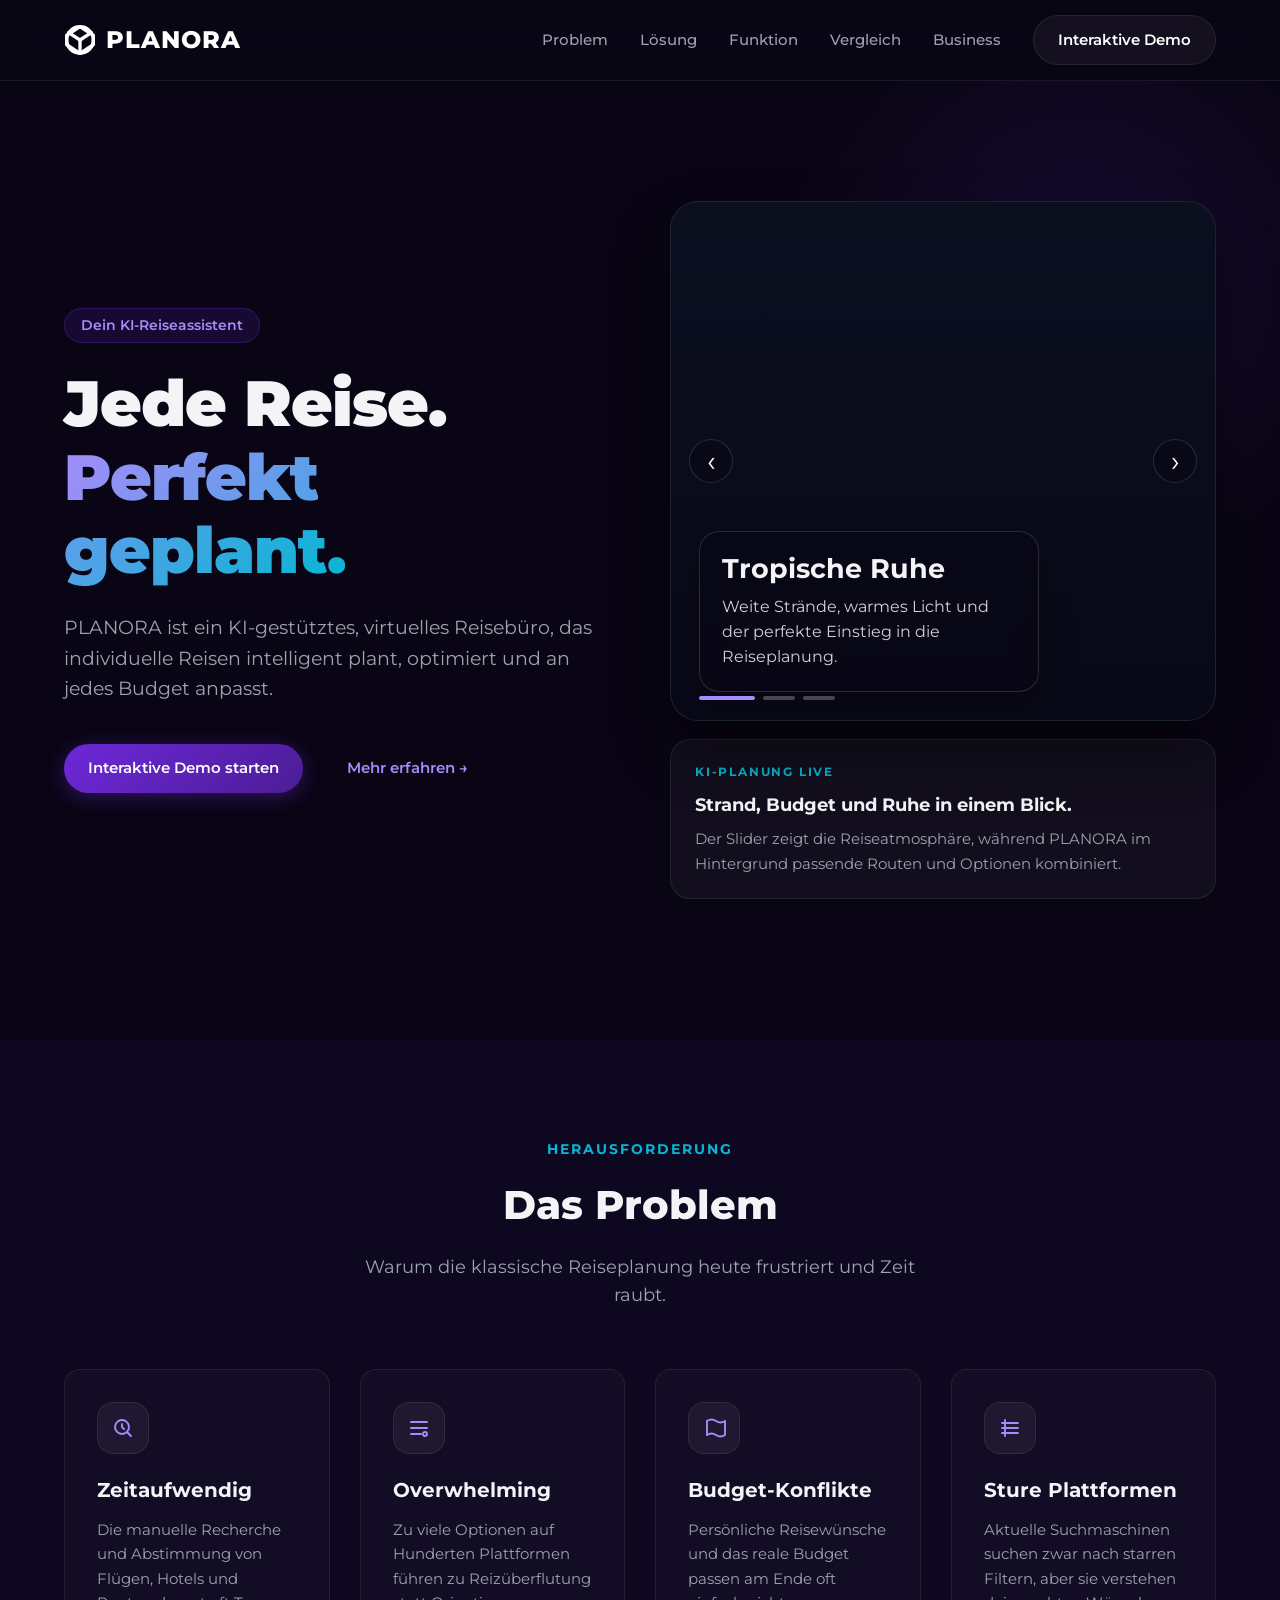
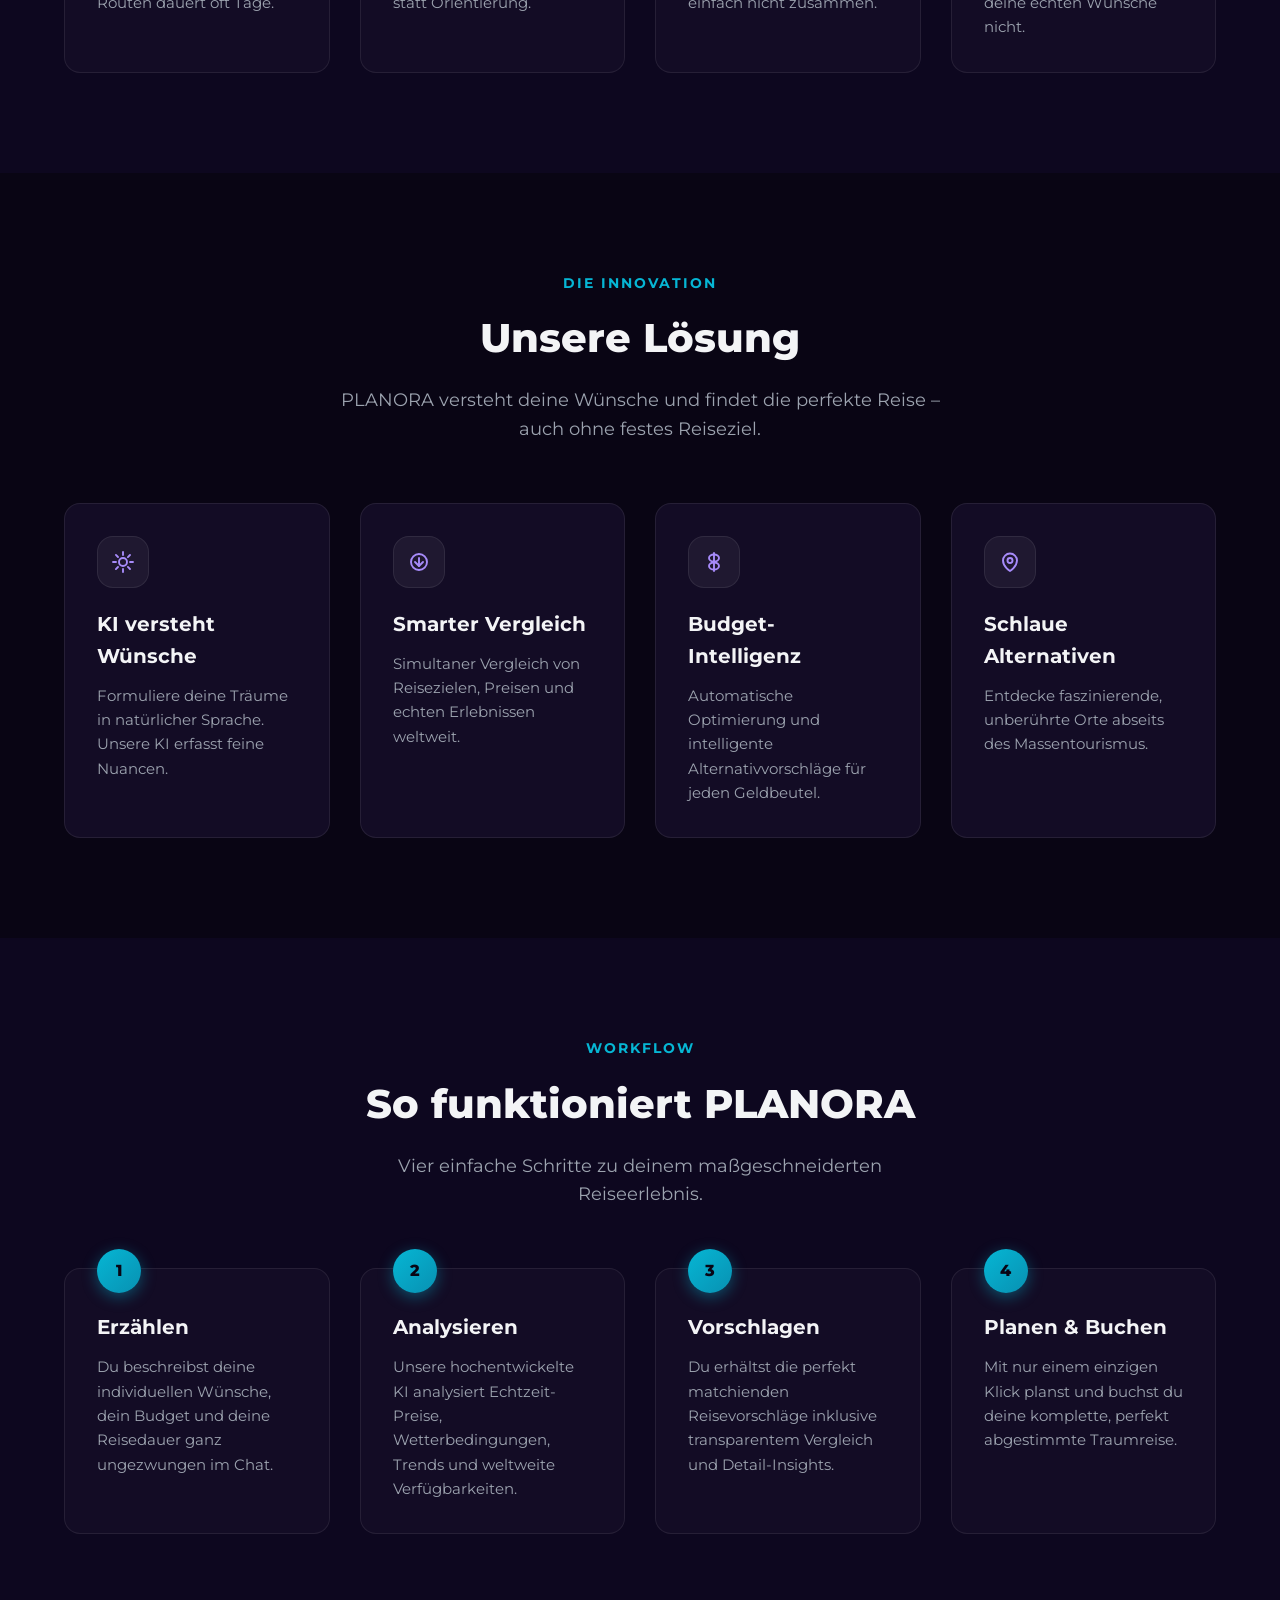
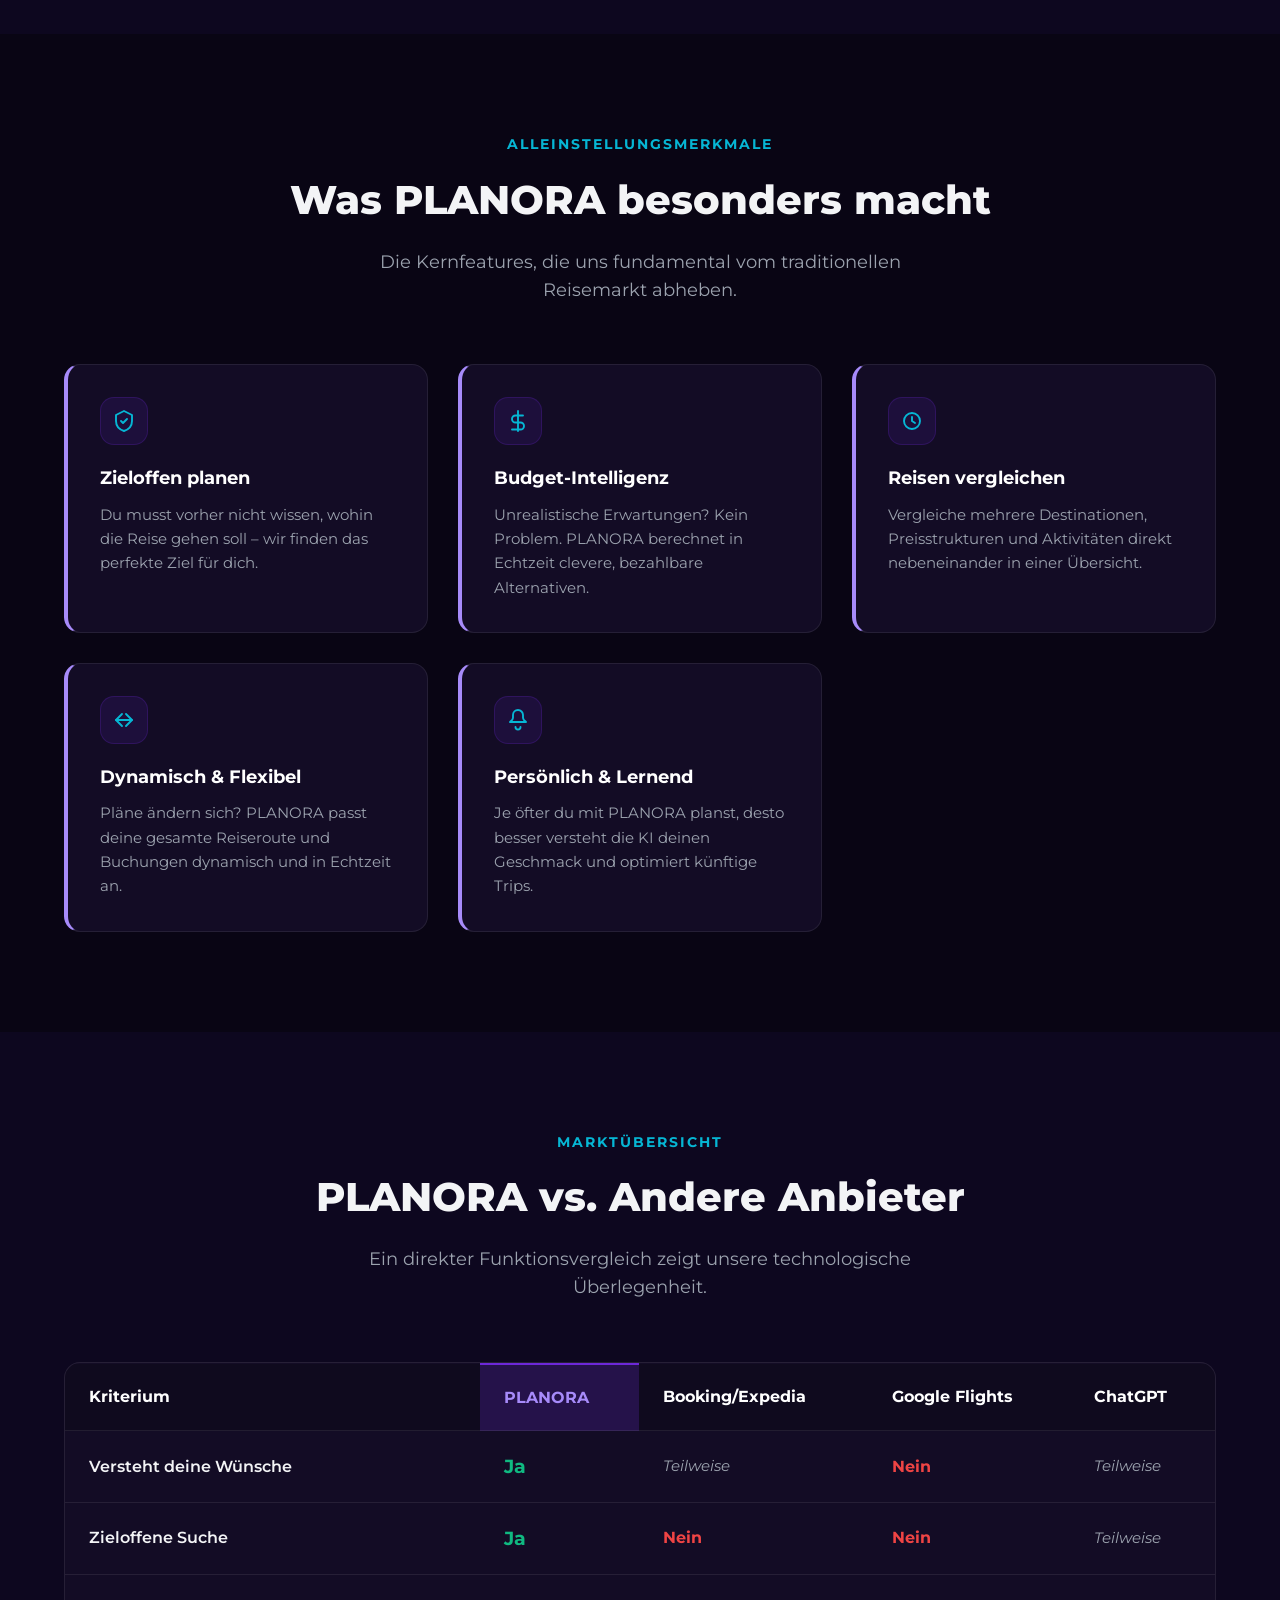
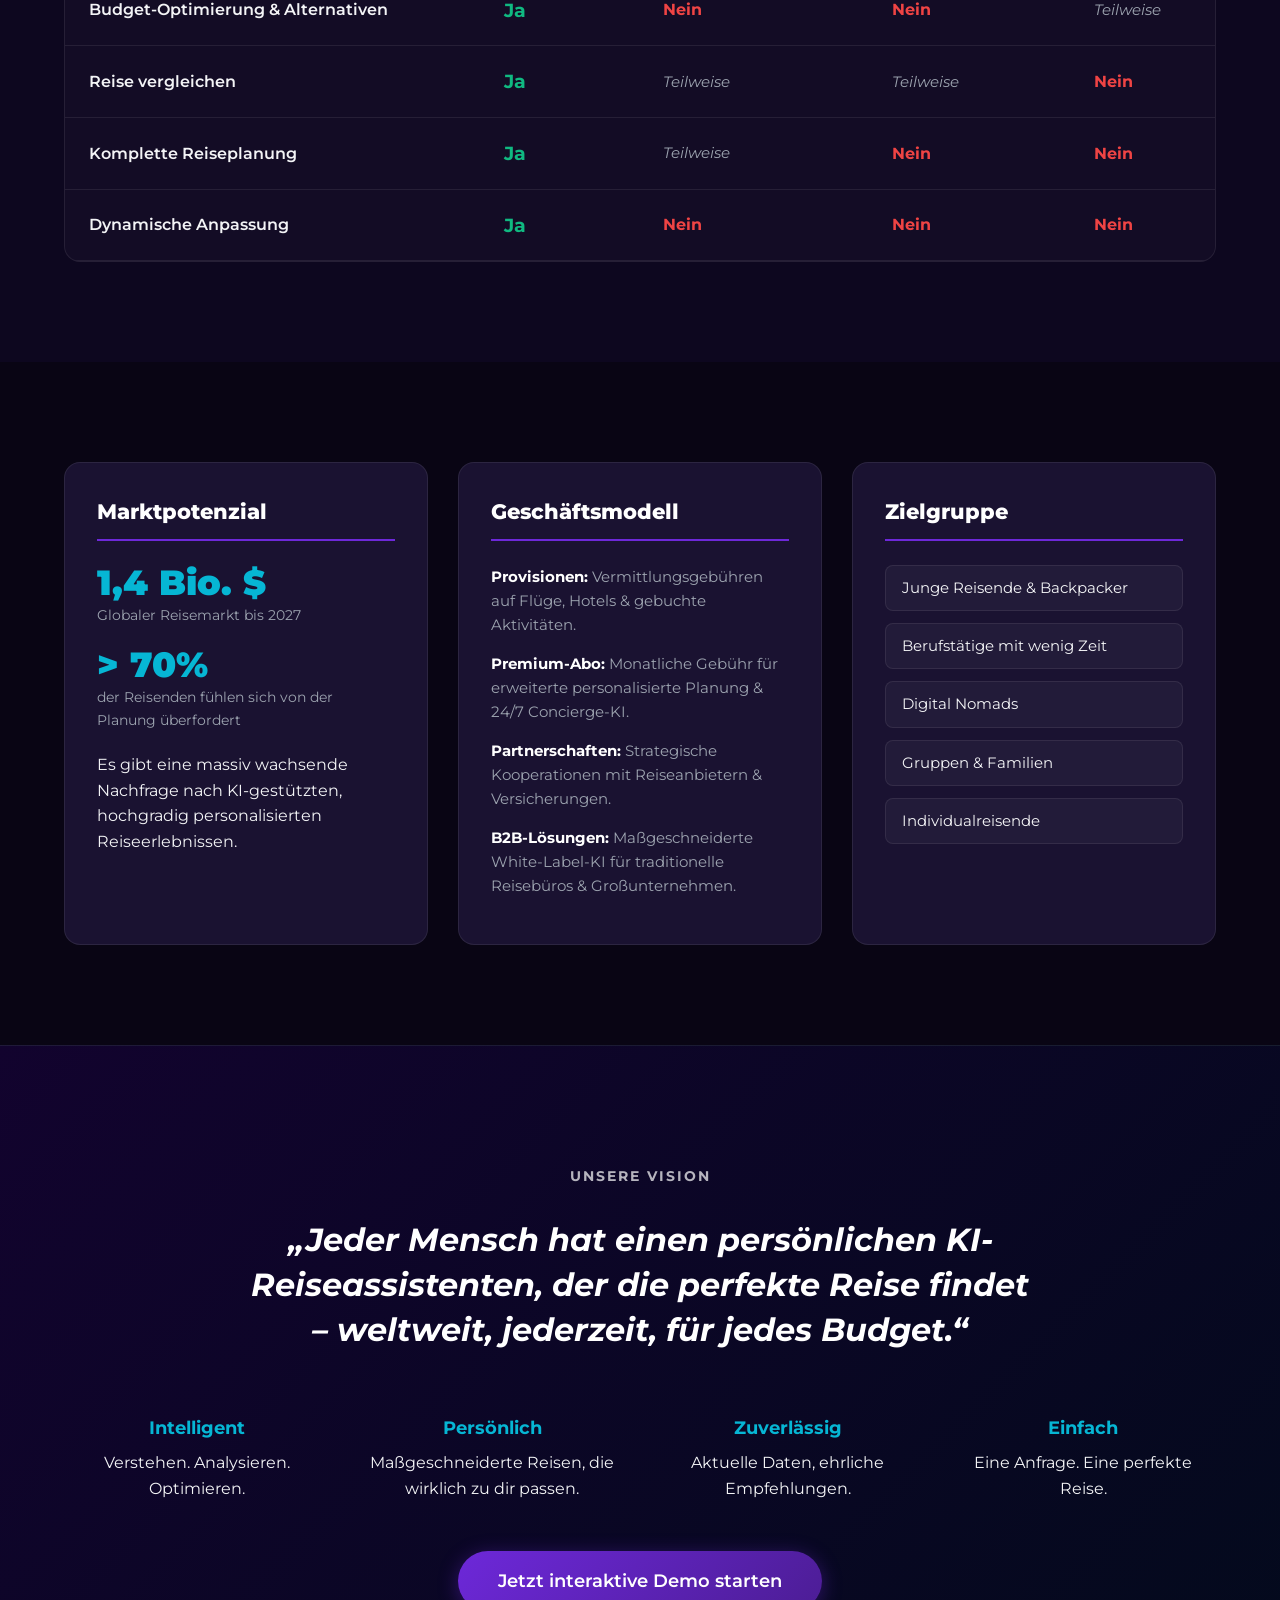
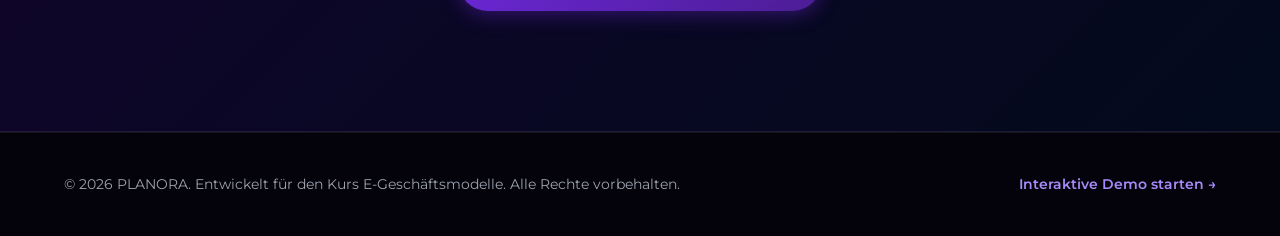
==== commit 663e7c67: "lol" ====
--- a/index.html
+++ b/index.html
@@ -50,7 +50,6 @@
                     <div class="hero-slide" data-title="Goldene Abendküste" data-copy="Noch mehr Tiefe, mehr Licht und eine Bildwelt, die sich wie ein Reiseziel anfühlt." style="background-image: linear-gradient(180deg, rgba(9,5,20,0.08), rgba(9,5,20,0.72)), url('https://images.unsplash.com/photo-1500375592092-40eb2168fd21?auto=format&fit=crop&w=1600&q=80');">
                     </div>
                     <div class="hero-slide-content">
-                        <span class="slider-kicker">Beach Slider</span>
                         <h3 id="heroSlideTitle">Tropische Ruhe</h3>
                         <p id="heroSlideCopy">Weite Strände, warmes Licht und der perfekte Einstieg in die Reiseplanung.</p>
                     </div>
@@ -77,22 +76,30 @@
             </div>
             <div class="grid grid-4">
                 <div class="card card-problem">
-                    <div class="card-icon"></div>
+                    <div class="card-icon" aria-hidden="true">
+                        <svg viewBox="0 0 24 24" fill="none" stroke="currentColor" stroke-width="1.9" stroke-linecap="round" stroke-linejoin="round"><circle cx="11" cy="11" r="7"></circle><path d="m20 20-3.5-3.5"></path><path d="M11 8v3l2 2"></path></svg>
+                    </div>
                     <h3>Zeitaufwendig</h3>
                     <p>Die manuelle Recherche und Abstimmung von Flügen, Hotels und Routen dauert oft Tage.</p>
                 </div>
                 <div class="card card-problem">
-                    <div class="card-icon"></div>
+                    <div class="card-icon" aria-hidden="true">
+                        <svg viewBox="0 0 24 24" fill="none" stroke="currentColor" stroke-width="1.9" stroke-linecap="round" stroke-linejoin="round"><path d="M4 6h16"></path><path d="M4 12h16"></path><path d="M4 18h10"></path><circle cx="18" cy="18" r="2"></circle></svg>
+                    </div>
                     <h3>Overwhelming</h3>
                     <p>Zu viele Optionen auf Hunderten Plattformen führen zu Reizüberflutung statt Orientierung.</p>
                 </div>
                 <div class="card card-problem">
-                    <div class="card-icon"></div>
+                    <div class="card-icon" aria-hidden="true">
+                        <svg viewBox="0 0 24 24" fill="none" stroke="currentColor" stroke-width="1.9" stroke-linecap="round" stroke-linejoin="round"><path d="M5 19V5"></path><path d="M5 19c3-2 6-2 9 0s6 2 9 0V5c-3 2-6 2-9 0s-6-2-9 0"></path></svg>
+                    </div>
                     <h3>Budget-Konflikte</h3>
                     <p>Persönliche Reisewünsche und das reale Budget passen am Ende oft einfach nicht zusammen.</p>
                 </div>
                 <div class="card card-problem">
-                    <div class="card-icon"></div>
+                    <div class="card-icon" aria-hidden="true">
+                        <svg viewBox="0 0 24 24" fill="none" stroke="currentColor" stroke-width="1.9" stroke-linecap="round" stroke-linejoin="round"><path d="M4 7h16"></path><path d="M4 12h16"></path><path d="M4 17h16"></path><path d="M7 4v16"></path></svg>
+                    </div>
                     <h3>Sture Plattformen</h3>
                     <p>Aktuelle Suchmaschinen suchen zwar nach starren Filtern, aber sie verstehen deine echten Wünsche nicht.</p>
                 </div>
@@ -110,22 +117,30 @@
             </div>
             <div class="grid grid-4">
                 <div class="card card-solution">
-                    <div class="card-icon"></div>
+                    <div class="card-icon" aria-hidden="true">
+                        <svg viewBox="0 0 24 24" fill="none" stroke="currentColor" stroke-width="1.9" stroke-linecap="round" stroke-linejoin="round"><path d="M12 2v3"></path><path d="M12 19v3"></path><path d="m4.9 4.9 2.1 2.1"></path><path d="m16.9 16.9 2.1 2.1"></path><path d="M2 12h3"></path><path d="M19 12h3"></path><path d="m4.9 19.1 2.1-2.1"></path><path d="m16.9 7.1 2.1-2.1"></path><circle cx="12" cy="12" r="4"></circle></svg>
+                    </div>
                     <h3>KI versteht Wünsche</h3>
                     <p>Formuliere deine Träume in natürlicher Sprache. Unsere KI erfasst feine Nuancen.</p>
                 </div>
                 <div class="card card-solution">
-                    <div class="card-icon"></div>
+                    <div class="card-icon" aria-hidden="true">
+                        <svg viewBox="0 0 24 24" fill="none" stroke="currentColor" stroke-width="1.9" stroke-linecap="round" stroke-linejoin="round"><circle cx="12" cy="12" r="8"></circle><path d="M12 8v8"></path><path d="m8 12 4 4 4-4"></path></svg>
+                    </div>
                     <h3>Smarter Vergleich</h3>
                     <p>Simultaner Vergleich von Reisezielen, Preisen und echten Erlebnissen weltweit.</p>
                 </div>
                 <div class="card card-solution">
-                    <div class="card-icon"></div>
+                    <div class="card-icon" aria-hidden="true">
+                        <svg viewBox="0 0 24 24" fill="none" stroke="currentColor" stroke-width="1.9" stroke-linecap="round" stroke-linejoin="round"><path d="M12 3v18"></path><path d="M7 8c0-2 2.2-3.5 5-3.5S17 6 17 8s-2.2 3.5-5 3.5S7 10 7 8Z"></path><path d="M7 16c0 2 2.2 3.5 5 3.5s5-1.5 5-3.5-2.2-3.5-5-3.5S7 14 7 16Z"></path></svg>
+                    </div>
                     <h3>Budget-Intelligenz</h3>
                     <p>Automatische Optimierung und intelligente Alternativvorschläge für jeden Geldbeutel.</p>
                 </div>
                 <div class="card card-solution">
-                    <div class="card-icon"></div>
+                    <div class="card-icon" aria-hidden="true">
+                        <svg viewBox="0 0 24 24" fill="none" stroke="currentColor" stroke-width="1.9" stroke-linecap="round" stroke-linejoin="round"><path d="M12 21s7-4.4 7-10.5A7 7 0 1 0 5 10.5C5 16.6 12 21 12 21Z"></path><circle cx="12" cy="10.5" r="2.5"></circle></svg>
+                    </div>
                     <h3>Schlaue Alternativen</h3>
                     <p>Entdecke faszinierende, unberührte Orte abseits des Massentourismus.</p>
                 </div>
@@ -176,22 +191,37 @@
             </div>
             <div class="grid grid-3">
                 <div class="card feature-box">
+                    <div class="feature-icon" aria-hidden="true">
+                        <svg viewBox="0 0 24 24" fill="none" stroke="currentColor" stroke-width="1.9" stroke-linecap="round" stroke-linejoin="round"><path d="M12 2 4 6v6c0 5 3.5 8.5 8 10 4.5-1.5 8-5 8-10V6l-8-4Z"></path><path d="m9 12 2 2 4-4"></path></svg>
+                    </div>
                     <div class="feature-title">Zieloffen planen</div>
                     <p>Du musst vorher nicht wissen, wohin die Reise gehen soll – wir finden das perfekte Ziel für dich.</p>
                 </div>
                 <div class="card feature-box">
+                    <div class="feature-icon" aria-hidden="true">
+                        <svg viewBox="0 0 24 24" fill="none" stroke="currentColor" stroke-width="1.9" stroke-linecap="round" stroke-linejoin="round"><path d="M12 2v20"></path><path d="M17 6.5H9.5a3.5 3.5 0 0 0 0 7H14.5a3.5 3.5 0 0 1 0 7H6"></path></svg>
+                    </div>
                     <div class="feature-title">Budget-Intelligenz</div>
                     <p>Unrealistische Erwartungen? Kein Problem. PLANORA berechnet in Echtzeit clevere, bezahlbare Alternativen.</p>
                 </div>
                 <div class="card feature-box">
+                    <div class="feature-icon" aria-hidden="true">
+                        <svg viewBox="0 0 24 24" fill="none" stroke="currentColor" stroke-width="1.9" stroke-linecap="round" stroke-linejoin="round"><circle cx="12" cy="12" r="8"></circle><path d="M12 8v4l3 2"></path></svg>
+                    </div>
                     <div class="feature-title">Reisen vergleichen</div>
                     <p>Vergleiche mehrere Destinationen, Preisstrukturen und Aktivitäten direkt nebeneinander in einer Übersicht.</p>
                 </div>
                 <div class="card feature-box">
+                    <div class="feature-icon" aria-hidden="true">
+                        <svg viewBox="0 0 24 24" fill="none" stroke="currentColor" stroke-width="1.9" stroke-linecap="round" stroke-linejoin="round"><path d="M4 12h16"></path><path d="m14 6 6 6-6 6"></path><path d="m10 18-6-6 6-6"></path></svg>
+                    </div>
                     <div class="feature-title">Dynamisch & Flexibel</div>
                     <p>Pläne ändern sich? PLANORA passt deine gesamte Reiseroute und Buchungen dynamisch und in Echtzeit an.</p>
                 </div>
                 <div class="card feature-box">
+                    <div class="feature-icon" aria-hidden="true">
+                        <svg viewBox="0 0 24 24" fill="none" stroke="currentColor" stroke-width="1.9" stroke-linecap="round" stroke-linejoin="round"><path d="M12 2a5 5 0 0 0-5 5v2.5c0 1-.4 2-1.1 2.7L4 14h16l-1.9-1.8A3.9 3.9 0 0 1 17 9.5V7a5 5 0 0 0-5-5Z"></path><path d="M9.5 19a2.5 2.5 0 0 0 5 0"></path></svg>
+                    </div>
                     <div class="feature-title">Persönlich & Lernend</div>
                     <p>Je öfter du mit PLANORA planst, desto besser versteht die KI deinen Geschmack und optimiert künftige Trips.</p>
                 </div>
--- a/css/style.css
+++ b/css/style.css
@@ -488,8 +488,35 @@
 }
 
 .card-icon {
-    font-size: 2rem;
+    width: 52px;
+    height: 52px;
+    border-radius: 16px;
+    display: inline-flex;
+    align-items: center;
+    justify-content: center;
     margin-bottom: 20px;
+    background: rgba(255,255,255,0.05);
+    border: 1px solid rgba(255,255,255,0.08);
+    color: var(--primary-light);
+}
+
+.card-icon svg,
+.feature-icon svg {
+    width: 24px;
+    height: 24px;
+}
+
+.feature-icon {
+    width: 48px;
+    height: 48px;
+    border-radius: 14px;
+    display: inline-flex;
+    align-items: center;
+    justify-content: center;
+    margin-bottom: 18px;
+    background: rgba(109, 40, 217, 0.12);
+    border: 1px solid rgba(109, 40, 217, 0.22);
+    color: var(--accent);
 }
 
 .card h3 {
